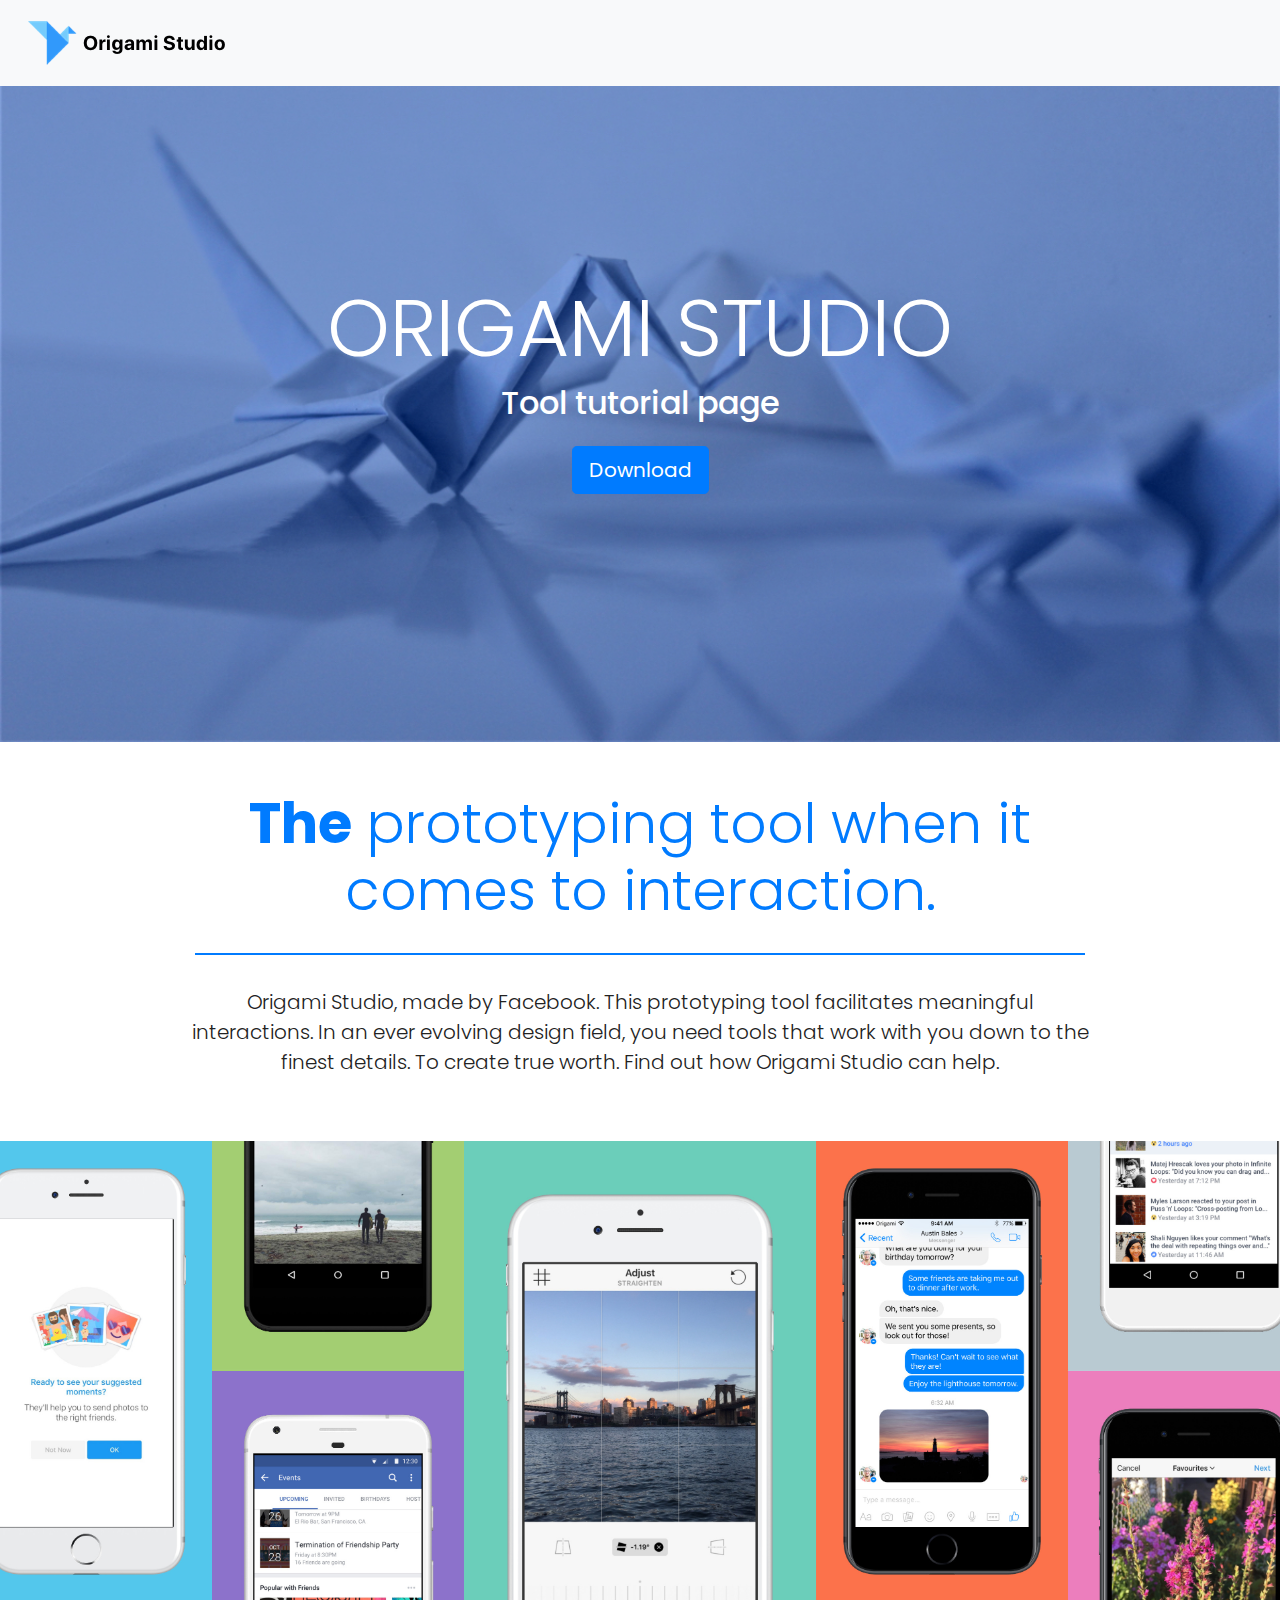
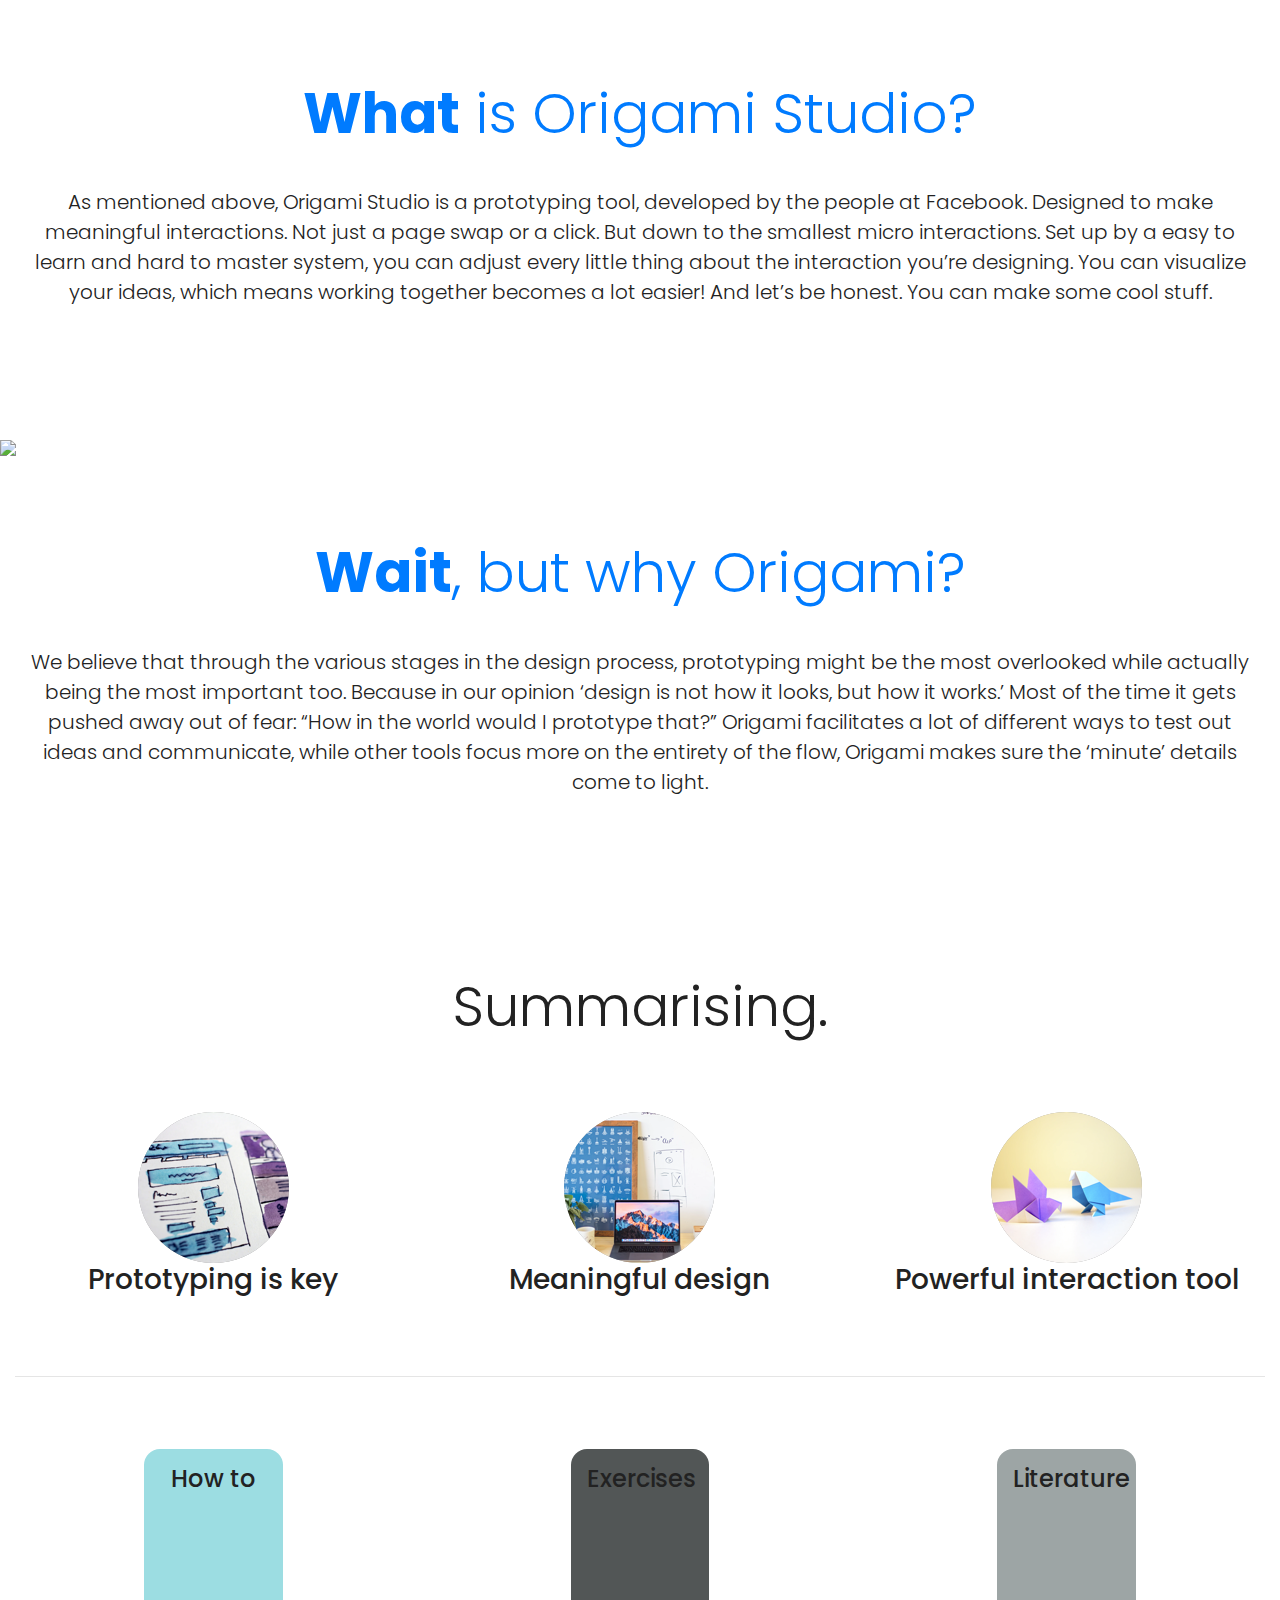
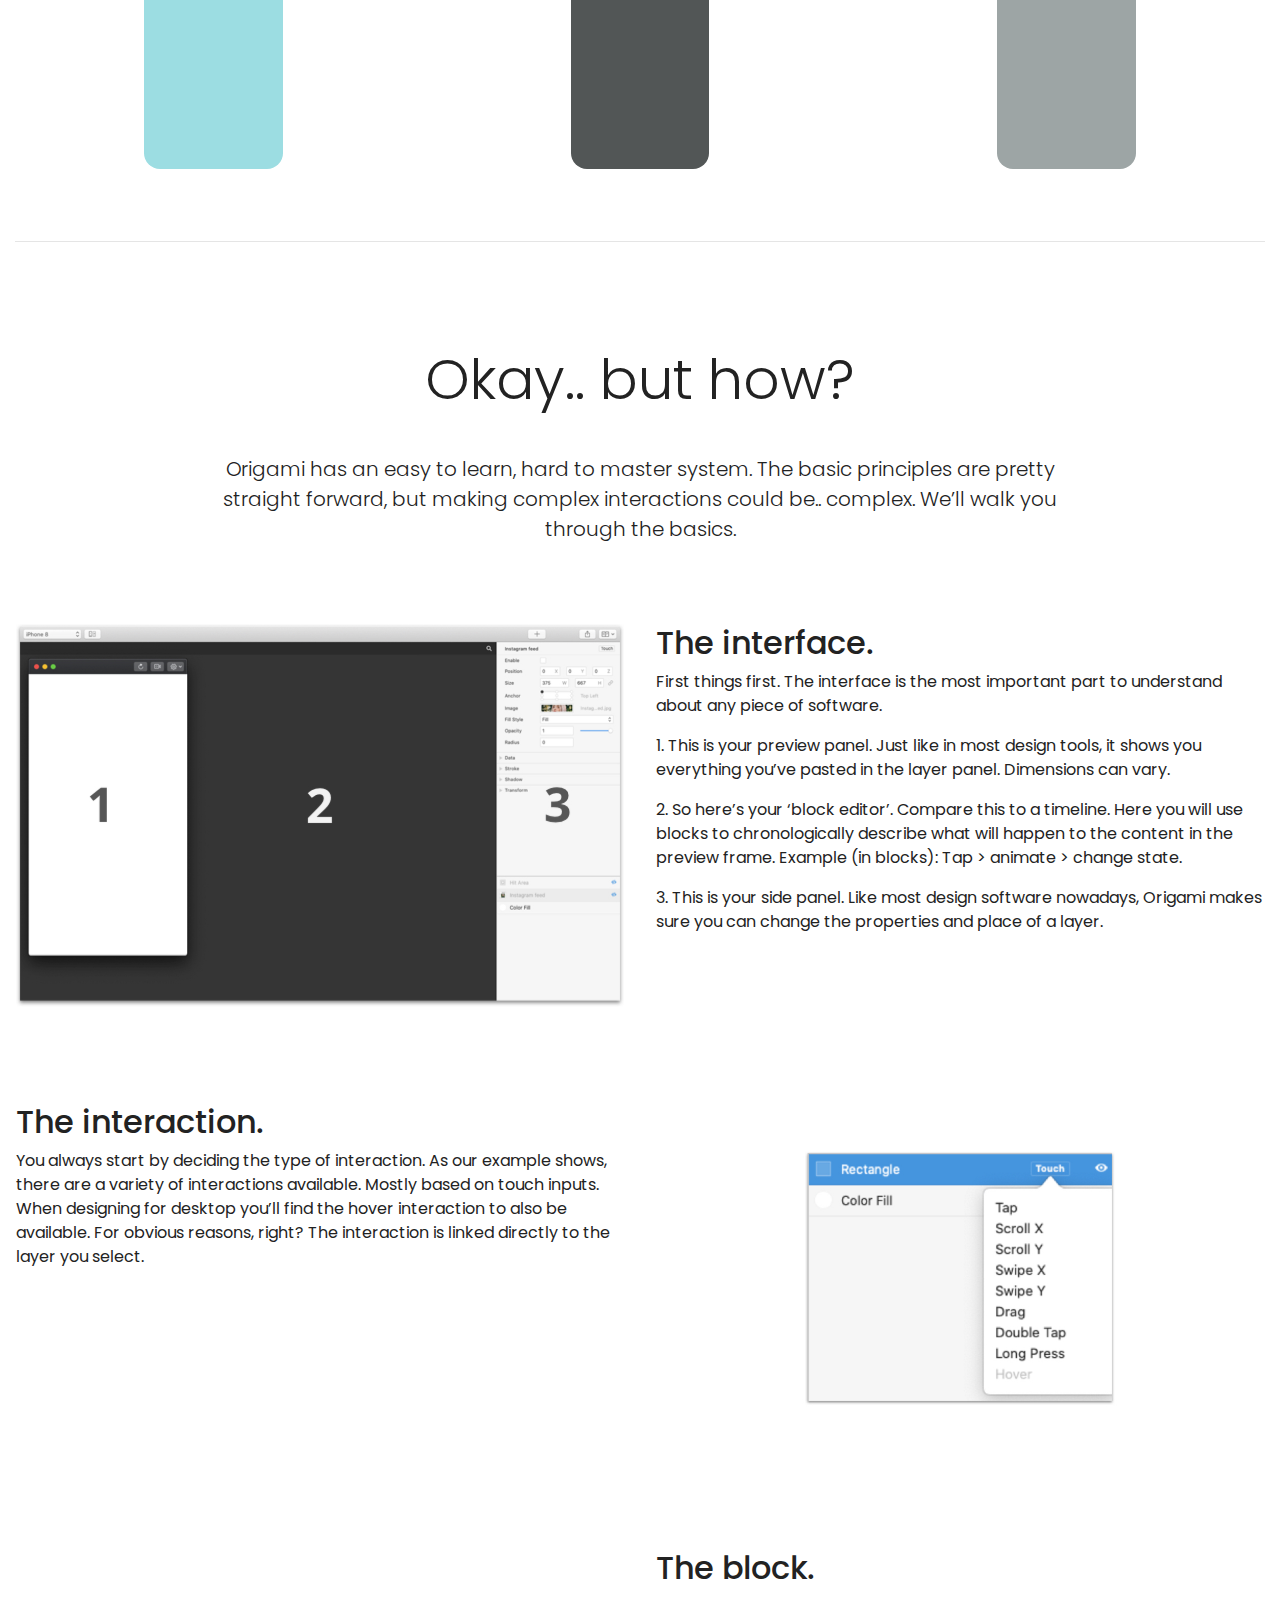
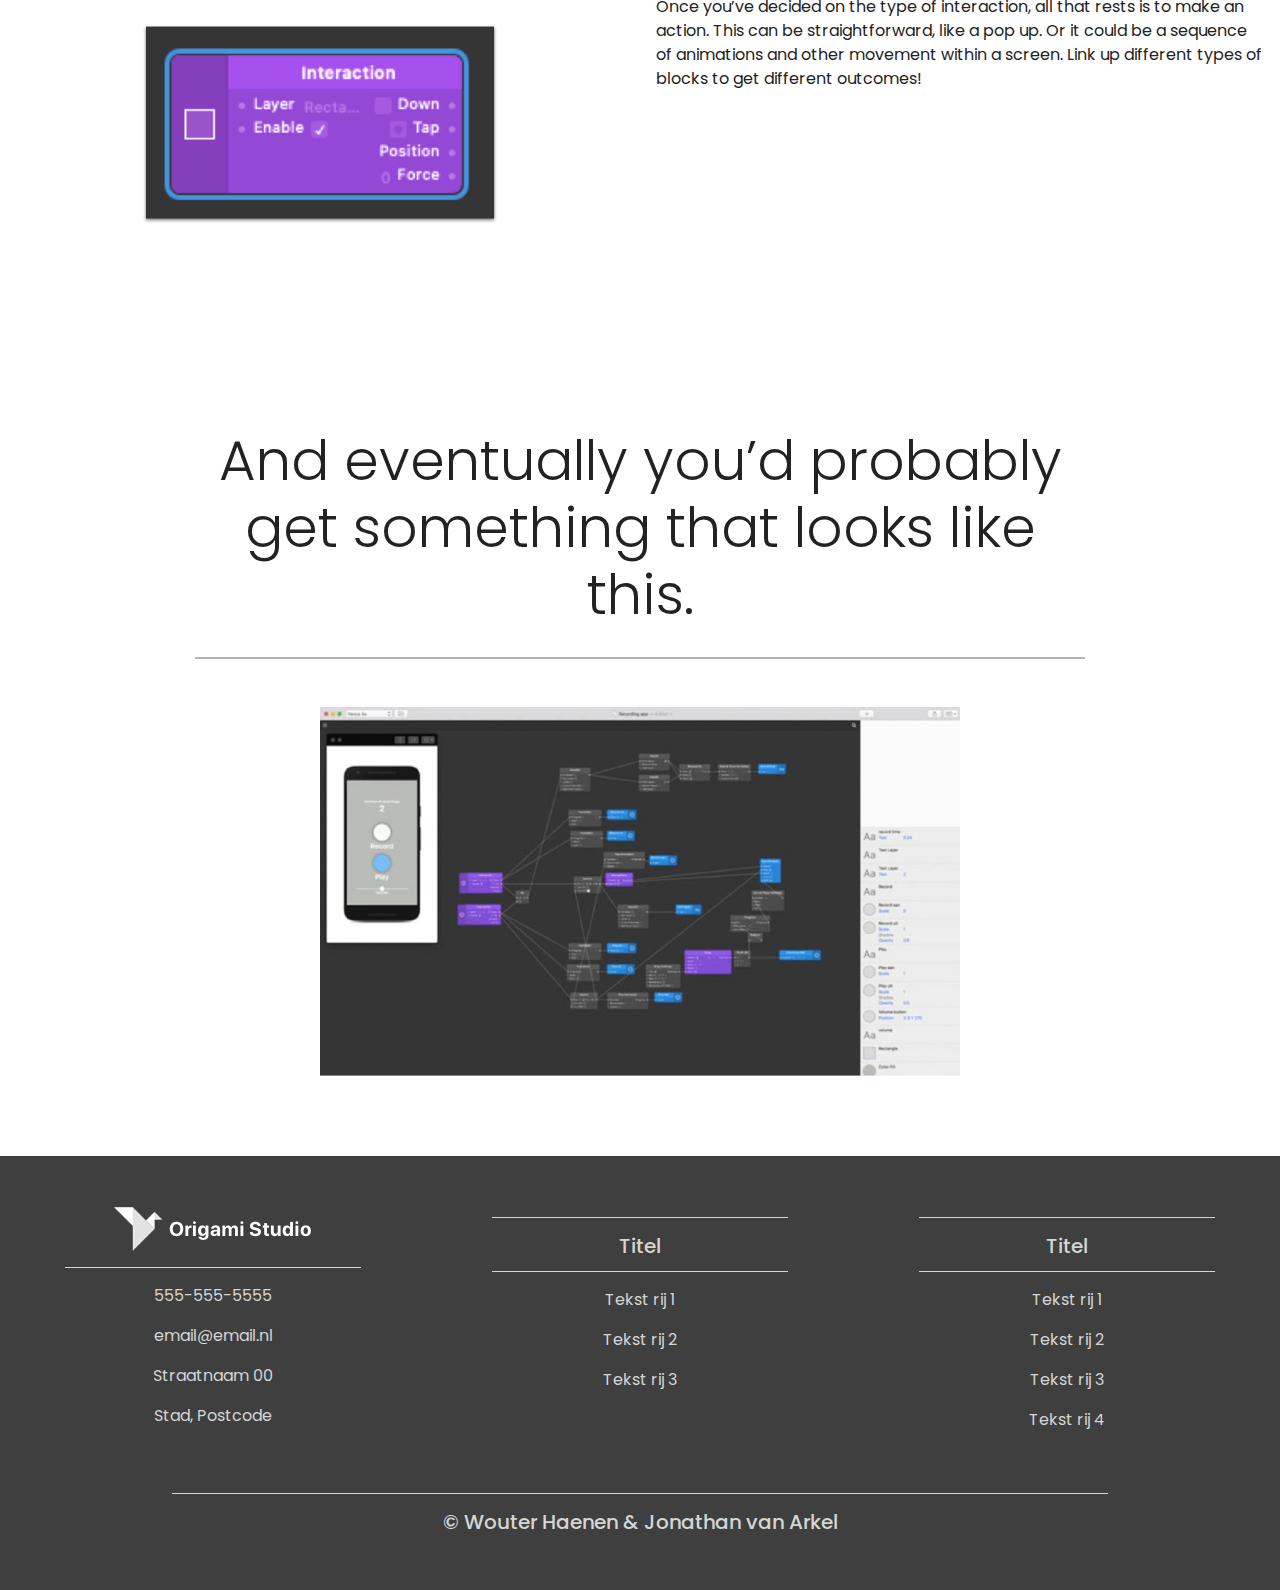
==== index.html @ 24507266 "Revert "Allemaal plaatjes en blokjes aangepast"" ====
<!DOCTYPE html>
<html lang="en">
<head>
    <meta charset="utf-8">
    <meta name="viewport" content="width=device-width, initial-scale=1">
    <title>Origami Studio</title>
    <link rel="stylesheet" href="https://maxcdn.bootstrapcdn.com/bootstrap/4.0.0/css/bootstrap.min.css">
    <script src="https://ajax.googleapis.com/ajax/libs/jquery/3.3.1/jquery.min.js"></script>
    <script src="https://cdnjs.cloudflare.com/ajax/libs/popper.js/1.12.9/umd/popper.min.js"></script>
    <script src="https://maxcdn.bootstrapcdn.com/bootstrap/4.0.0/js/bootstrap.min.js"></script>
    <script src="https://use.fontawesome.com/releases/v5.0.8/js/all.js"></script>
    <link href="style.css" rel="stylesheet">
</head>

<body>

    <!-- Navigation -->
    <nav class="navbar navbar-expand-md navbar-light bg-light sticky-top">
        <div class="container-fluid">
            <a class="navbar-brand" href="#"><img src="img/origamilogo.png"></a>
            <!--<button class="navbar-toggler" type="button" data-toggle="collapse" data-target="#navbarResponsive">
                <span class="navbar-toggler-icon"></span>
            </button>
            <div class="collapse navbar-collapse" id="navbarResponsive">
                <ul class="navbar-nav ml-auto">
                    <li class="nav-item active">
                        <a class="nav-link" href="#">Home</a>
                    </li>
                    <li class="nav-item">
                        <a class="nav-link" href="#">Kop 1</a>
                    </li>
                    <li class="nav-item">
                        <a class="nav-link" href="#">Kop 2</a>
                    </li>
                    <li class="nav-item">
                        <a class="nav-link" href="#">Kop 3</a>
                    </li>
                </ul>
            </div> -->
        </div>
    </nav>

    <!--- Image Slider -->
    <div id="slides" class="carousel slide" data-ride="carousel">
        <!--<ul class="carousel-indicators">
            <li data-target="#slides" data-slide-to="0" class="active"></li>
            <li data-target="#slides" data-slide-to="1"></li>
            <li data-target="#slides" data-slide-to="2"></li>
        </ul>-->
        <div class="carousel-inner">
            <div class="carousel-item active">
                <img src="img/header1.jpg">
                <div class="carousel-caption">
                    <h1 class="display-2">Origami Studio</h1>
                    <h3>Tool tutorial page</h3>
                    <a href="https://origami.design/" target="_blank"><button type="button" class="btn btn-primary btn-lg">Download</button></a>
                </div>
            </div>
            <!--<div class="carousel-item">
                <img src="img/header2.jpg">
            </div>
            <div class="carousel-item">
                <img src="img/background3.png">
            </div>-->
        </div>
    </div>

    <!--- Welcome Section -->
    <div class="container-fluid padding">
        <div class="row welcome text-center">
            <div class="col-12">
                <h1 class="display-4 kop"><span style="font-weight:bold;">The</span> prototyping tool when it comes to interaction.</h1>
            </div>
            <hr style="border-color: #007bff">
            <div class="col-12">
                <p class="lead">Origami Studio, made by Facebook. This prototyping tool facilitates meaningful interactions. In an ever evolving design field, you need tools that work with you down to the finest details. To create true worth. Find out how Origami Studio can help.</p>
            </div>
        </div>
    </div>

    <!--- Three Column Section -->
    <!--<div class="container-fluid padding">
        <div class="row text-center padding">
            <div class="col-xs-12 col-sm-6 col-md-4">
                <i class="fas fa-code"></i>
                <h3>Titel</h3>
                <p>Lorem ipsum dolor sit amet, consectetuer adipiscing elit. Aenean commodo ligula eget dolor.</p>
            </div>
            <div class="col-xs-12 col-sm-6 col-md-4">
                <i class="fas fa-code"></i>
                <h3>Titel 2</h3>
                <p>Lorem ipsum dolor sit amet, consectetuer adipiscing elit. Aenean commodo ligula eget dolor.</p>
            </div>
            <div class="col-sm-12 col-md-4">
                <i class="fas fa-code"></i>
                <h3>Titel 3</h3>
                <p>Lorem ipsum dolor sit amet, consectetuer adipiscing elit. Aenean commodo ligula eget dolor.</p>
            </div>
        </div>
        <hr class="my-4">
    </div>-->

     <!--- Wide Image -->
     <div>
        <img src="img/apps.jpg" style="width: 100%;"/>
    </div>

    <!--- Two Column Section Left -->
    <div class="container-fluid padding">
        <div class="row text-center filler">
            <div class="col-12">
                <h1 class="display-4 kop"><span style="font-weight:bold;">What</span> is Origami Studio?</h1>
            </div>
            <div class="col-12">
                <p class="lead">As mentioned above, Origami Studio is a prototyping tool, developed by the people at Facebook. Designed to make meaningful interactions. Not just a page swap or a click. But down to the smallest micro interactions. Set up by a easy to learn and hard to master system, you can adjust every little thing about the interaction you’re designing. You can visualize your ideas, which means working together becomes a lot easier! And let’s be honest. You can make some cool stuff.</p>
            </div>
        </div>
    </div>

    <!--- Wide Image -->
    <div>
        <img src="img/discussion.jpg" style="width: 100%;"/>
    </div>

    <!--- Two Column Section Left -->
    <div class="container-fluid padding">
        <div class="row text-center filler">
            <div class="col-12">
                <h1 class="display-4 kop"><span style="font-weight:bold;">Wait</span>, but why Origami?</h1>
            </div>
            <div class="col-12">
                <p class="lead">We believe that through the various stages in the design process, prototyping might be the most overlooked while actually being the most important too. Because in our opinion ‘design is not how it looks, but how it works.’ Most of the time it gets pushed away out of fear: “How in the world would I prototype that?” Origami facilitates a lot of different ways to test out ideas and communicate, while other tools focus more on the entirety of the flow, Origami makes sure the ‘minute’ details come to light.</p>
            </div>
        </div>
    </div>

    <!--- Welcome Section -->
    <div class="container-fluid padding">
        <div class="row welcome text-center">
            <div class="col-12">
                <h1 class="display-4">Summarising.</h1>
            </div>
            <!--<hr>
            <div class="col-12">
                <p class="lead">Origami Studio, made by Facebook. This prototyping tool facilitates meaningful interactions. In an ever evolving design field, you need tools that work with you down to the finest details. To create true worth. Find out how Origami Studio can help.</p>
            </div>-->
        </div>
    </div>

    <!--- Three Column Section -->
    <div class="container-fluid padding">
        <div class="row text-center padding">
            <div class="col-xs-12 col-sm-6 col-md-4">
                <i><img src="img/prototyping_is_key.png"></i>
                <h3>Prototyping is key</h3>
                <!--<p>Lorem ipsum dolor sit amet, consectetuer adipiscing elit. Aenean commodo ligula eget dolor.</p>-->
            </div>
            <div class="col-xs-12 col-sm-6 col-md-4">
                <i><img src="img/meaningful_design.png"></i>
                <h3>Meaningful design</h3>
                <!--<p>Lorem ipsum dolor sit amet, consectetuer adipiscing elit. Aenean commodo ligula eget dolor.</p>-->
            </div>
            <div class="col-sm-12 col-md-4">
                <i><img src="img/powerful_interaction_tool.png"></i>
                <h3>Powerful interaction tool</h3>
                <!--<p>Lorem ipsum dolor sit amet, consectetuer adipiscing elit. Aenean commodo ligula eget dolor.</p>-->
            </div>
        </div>
        <hr class="my-4">
    </div>

     <!--- Three Column Section -->
     <div class="container-fluid padding">
        <div class="row text-center padding">
            <div class="col-xs-12 col-sm-6 col-md-4">
                <div style="background-color: #9cdde2; border-radius: 1em; height: 20em; padding: 1em;margin: 0 8em 0 8em;">
                    <h4>How to</h4>
                </div>
            </div>
            <div class="col-xs-12 col-sm-6 col-md-4">
                <div style="background-color: #525656; border-radius: 1em; height: 20em; padding: 1em;margin: 0 8em 0 8em;">
                    <h4>Exercises</h4>
                </div>
            </div>
            <div class="col-xs-12 col-sm-6 col-md-4">
                <div style="background-color: #9da5a5; border-radius: 1em; height: 20em; padding: 1em;margin: 0 8em 0 8em;">
                    <h4>Literature</h4>
                </div>
            </div>
        </div>
        <hr class="my-4">
    </div>

    <!--- Welcome Section -->
    <div class="container-fluid padding">
        <div class="row welcome text-center">
            <div class="col-12">
                <h1 class="display-4">Okay.. but how?</h1>
            </div>
            <div class="col-12">
                <p class="lead">Origami has an easy to learn, hard to master system. The basic principles are pretty straight forward, but making complex interactions could be.. complex. We’ll walk you through the basics.</p>
            </div>
        </div>
    </div>

    <!--- Two Column Section Left -->
    <div class="container-fluid padding">
        <div class="row padding">
            <div class="col-lg-6">
                <img src="img/interface_screenshot.jpg" class="img-fluid">
            </div>
            <div class="col-lg-6">
                <h2>The interface.</h2>
                <p>First things first. The interface is the most important part to understand about any piece of software.</p>

                <p>1. This is your preview panel. Just like in most design tools, it shows you everything you’ve pasted in the layer panel. Dimensions can vary.</p>

                <p>2. So here’s your ‘block editor’. Compare this to a timeline. Here you will use blocks to chronologically describe what will happen to the content in the preview frame. Example (in blocks): Tap > animate > change state.</p>

                <p>3. This is your side panel. Like most design software nowadays, Origami makes sure you can change the properties and place of a layer. </p>
                <br>
            </div>
        </div>
    </div>

    <!--- Two Column Section Right -->
    <div class="container-fluid padding">
        <div class="row padding">
            <div class="col-lg-6">
                <h2>The interaction.</h2>
                <p>You always start by deciding the type of interaction. As our example shows, there are a variety of interactions available. Mostly based on touch inputs. When designing for desktop you’ll find the hover interaction to also be available. For obvious reasons, right? The interaction is linked directly to the layer you select.</p>
                <br>
            </div>
            <div class="col-lg-6">
                <img src="img/interaction_visual.jpg" class="img-fluid">
            </div>
        </div>
    </div>

    <!--- Two Column Section Left -->
    <div class="container-fluid padding">
        <div class="row padding">
            <div class="col-lg-6">
                <img src="img/block_visual.jpg" class="img-fluid">
            </div>
            <div class="col-lg-6">
                <h2>The block.</h2>
                <p>Once you’ve decided on the type of interaction, all that rests is to make an action. This can be straightforward, like a pop up. Or it could be a sequence of animations and other movement within a screen. Link up different types of blocks to get different outcomes!</p>
                <br>
            </div>
        </div>
    </div>
    
    <!--- Meet the team -->
    <div class="container-fluid padding">
        <div class="row welcome text-center">
            <div class="col-12">
                <h1 class="display-4">And eventually you’d probably get something that looks like this. </h1>
            </div>
            <hr>
        </div>
    </div>
    
    <!--- Image -->
            <div class="text-center">
                <img style="max-width: 50%; padding-bottom: 5rem;" src="img/overview_visual.jpg" class="img-fluid">
            </div>

    <!--- Two Column Section -->
    <!--<div class="container-fluid padding">
        <div class="row padding">
            <div class="col-lg-6">
                <h2>What is Origami Studio?</h2>
                <p>Lorem ipsum dolor sit amet, consectetuer adipiscing elit. Aenean commodo ligula eget dolor. Aenean massa. Cum sociis natoque penatibus et magnis dis parturient montes, nascetur ridiculus mus.</p>
                <p>Lorem ipsum dolor sit amet, consectetuer adipiscing elit. Aenean commodo ligula eget dolor. Aenean massa. Cum sociis natoque penatibus et magnis dis parturient montes, nascetur ridiculus mus.</p>
                <p>Lorem ipsum dolor sit amet, consectetuer adipiscing elit. Aenean commodo ligula eget dolor.</p>
                <br>
                <a href="#" class="btn btn-primary">Button</a>
            </div>
            <div class="col-lg-6">
                <img src="img/desk.png" class="img-fluid">
            </div>
        </div>
    </div>

    <hr class="my-4">-->
    <!--- Fixed background -->
    <!--<figure>
        <div class="fixed-wrap">
            <div id="fixed">
            </div>
        </div>
    </figure>-->

    <!--- Emoji Section -->
    <!--<button class="fun" data-toggle="collapse" data-target="#emoji">Click voor dropdown</button>
    <div id="emoji" class="collapse">
        <div class="container-fluid padding">
            <div class="row text-center">
                <div class="col-sm-6 col-md-3">
                    <img class="gif" src="img/gif/panda.gif">
                </div>
                <div class="col-sm-6 col-md-3">
                    <img class="gif" src="img/gif/panda.gif">
                </div>
                <div class="col-sm-6 col-md-3">
                    <img class="gif" src="img/gif/panda.gif">
                </div>
                <div class="col-sm-6 col-md-3">
                    <img class="gif" src="img/gif/panda.gif">
                </div>
            </div>
        </div>
    </div>-->

    <!--- Cards -->
    <!--<div class="container-fluid padding">
        <div class="row padding">
            <div class="col-md-4">
                <div class="card">
                    <img class="card-img-top" src="img/team1.png">
                    <div class="card-body">
                        <h4 class="card-title">Wouter Haenen</h4>
                        <p class="card-text">Lorem ipsum dolor sit amet, consectetuer adipiscing elit. Aenean commodo ligula eget dolor.</p>
                        <a href="#" class="btn btn-outline-secondary">Zie meer</a>
                    </div>
                </div>
            </div>
            <div class="col-md-4">
                <div class="card">
                    <img class="card-img-top" src="img/team2.png">
                    <div class="card-body">
                        <h4 class="card-title">Wouter Haenen</h4>
                        <p class="card-text">Lorem ipsum dolor sit amet, consectetuer adipiscing elit. Aenean commodo ligula eget dolor.</p>
                        <a href="#" class="btn btn-outline-secondary">Zie meer</a>
                    </div>
                </div>
            </div>
            <div class="col-md-4">
                <div class="card">
                    <img class="card-img-top" src="img/team3.png">
                    <div class="card-body">
                        <h4 class="card-title">Wouter Haenen</h4>
                        <p class="card-text">Lorem ipsum dolor sit amet, consectetuer adipiscing elit. Aenean commodo ligula eget dolor.</p>
                        <a href="#" class="btn btn-outline-secondary">Zie meer</a>
                    </div>
                </div>
            </div>
        </div>
    </div>-->

    <!--- Two Column Section -->
    <!--<div class="container-fluid padding">
        <div class="row padding">
            <div class="col-lg-6">
                <h2>Titel van de paragraaf</h2>
                <p>Lorem ipsum dolor sit amet, consectetuer adipiscing elit. Aenean commodo ligula eget dolor. Aenean massa. Cum sociis natoque penatibus et magnis dis parturient montes, nascetur ridiculus mus.</p>
                <p>Lorem ipsum dolor sit amet, consectetuer adipiscing elit. Aenean commodo ligula eget dolor. Aenean massa. Cum sociis natoque penatibus et magnis dis parturient montes, nascetur ridiculus mus.</p>
                <br>
            </div>
            <div class="col-lg-6">
                <img src="img/bootstrap2.png" class="img-fluid">
            </div>
        </div>
    </div>-->

    <!--- Connect -->
    <!--<div class="container-fluid padding">
        <div class="row text-center padding">
            <div class="col-12">
                <h2>Connect</h2>
            </div>
            <div class="col-12 social padding">
                <a href="#"><i class="fab fa-facebook"></i></a>
                <a href="#"><i class="fab fa-twitter"></i></a>
                <a href="#"><i class="fab fa-google-plus-g"></i></a>
                <a href="#"><i class="fab fa-instagram"></i></a>
                <a href="#"><i class="fab fa-youtube"></i></a>
            </div>
        </div>
    </div>-->

    <!--- Footer -->
    <footer>
        <div class="container-fluid padding">
            <div class="row text-center">
                <div class="col-md-4">
                    <img src="img/origamilogowit.png">
                    <hr class="light">
                    <p>555-555-5555</p>
                    <p>email@email.nl</p>
                    <p>Straatnaam 00</p>
                    <p>Stad, Postcode</p>
                </div>
                <div class="col-md-4">
                    <hr class="light">
                    <h5>Titel</h5>
                    <hr class="light">
                    <p>Tekst rij 1</p>
                    <p>Tekst rij 2</p>
                    <p>Tekst rij 3</p>
                </div>
                <div class="col-md-4">
                    <hr class="light">
                    <h5>Titel</h5>
                    <hr class="light">
                    <p>Tekst rij 1</p>
                    <p>Tekst rij 2</p>
                    <p>Tekst rij 3</p>
                    <p>Tekst rij 4</p>
                </div>
                <div class="col-12">
                    <hr class="light">
                    <h5>&copy; Wouter Haenen & Jonathan van Arkel</h5>
                </div>
            </div>
        </div>
    </footer>



</body>
</html>
---- style.css ----
@import url('https://fonts.googleapis.com/css?family=Poppins:400,500,700');

html,
body {
    height: 100%;
    width: 100%;
    font-family: 'Poppins', sans-serif;
    color: #222;
}

hr.kop {
    border-color: #007bff;
}

h1.kop {
    color: #007bff;
}

.filler {
    margin: 4em 0;
}

.navbar {
    padding: .8rem;
}

.navbar-nav li {
    padding-right: 20px;
}

.nav-link {
    font-size: 1.1em !important;
}

.carousel-inner img {
    width: 100%;
    height: 100%;
}

.carousel-caption {
    position: absolute;
    top: 50%;
    transform: translateY(-50%)
}

.carousel-caption h1 {
    font-size: 500%;
    text-transform: uppercase;
    /*text-shadow: 1px 1px 15px #000;*/
}

.carousel-caption h3 {
    font-size: 200%;
    font-weight: 500;
    /*text-shadow: 1px 1px 1px 10px #000;*/
    padding-bottom: 1rem;
}

.btn-primary {
    /*background-color: #6648b1;*/
    /*border: 1px solid #6648b1;*/
}

.btn-primary:hover {
    background-color: #563d7c;
    border: 1px solid #563d7c;
}

.jumbotron {
    padding: 1rem;
    border-radius: 0;
}

.padding {
    padding-bottom: 2rem;
}

.welcome {
    width: 75%;
    margin: 0 auto;
    padding-top: 2rem;
}

.welcome hr {
    border-top: 2px solid #b4b4b4;
    width: 95%;
    margin-top: .3rem;
    margin-bottom: 1rem;
}

.fa-code {
    color: #e54d26;
}

.fa-code {
    font-size: 4em;
    margin: 1rem;
}

.fun {
    width: 100%;
    margin-bottom: 2rem;
}

.gif {
    max-width: 100%;
}

.social a {
    font-size: 4.5rem;
    padding: 3rem;
}

.fa-facebook {
    color: #3b5998;
}

.fa-twitter {
    color: #00aced;
}

.fa-google-plus-g {
    color: #dd4b39;
}

.fa-instagram {
    color: #517fa4;
}

.fa-youtube {
    color: #bb0000;
}

.fa-facebook:hover,
.fa-twitter:hover,
.fa-google-plus-g:hover,
.fa-instagram:hover,
.fa-youtube:hover {
    color: #d5d5d5;
}

footer {
    background-color: #3f3f3f;
    color: #d5d5d5;
    padding-top: 2rem;
}

hr.light {
    border-top: 1px solid #d5d5d5;
    width: 75%;
    margin-top: .8rem;
    margin-bottom: 1rem;
}

footer a {
    color: #d5d5d5;
}

hr.light-100 {
    border-top: 1px solid #d5d5d5;
    width: 100%;
    margin-top: .8rem;
    margin-bottom: 1rem;
}



/*---Media Queries --*/

@media (max-width: 992px) {
    .social a {
        font-size: 4em;
        padding: 2rem;
    }
}

@media (max-width: 768px) {
    .carousel-caption {
        top: 45%;
    }
    .carousel-caption h1 {
        font-size: 350%;
    }
    .carousel-caption h3 {
        font-size: 140%;
        font-weight: 400;
        padding-bottom: .2rem;
    }
    .carousel-caption .btn {
        font-size: 95%;
        padding: 8px 14px;
    }
    .display-4 {
        font-size: 200%;
    }
    .social a {
        font-size: 2.5em;
        padding: 1.2rem;
    }
}

@media (max-width: 576px) {
    .carousel-caption {
        top: 40%;
    }
    .carousel-caption h1 {
        font-size: 250%;
    }
    .carousel-caption h3 {
        font-size: 110%;
    }
    .carousel-caption .btn {
        font-size: 90%;
        padding: 4px 8px;
    }
    .carousel-indicators {
        display: none;
    }
    .display-4 {
        font-size: 160%;
    }
    .social a {
        font-size: 2em;
        padding: .7rem;
    }
}


/*---Firefox Bug Fix --*/

.carousel-item {
    transition: -webkit-transform 0.5s ease;
    transition: transform 0.5s ease;
    transition: transform 0.5s ease, -webkit-transform 0.5s ease;
    -webkit-backface-visibility: visible;
    backface-visibility: visible;
}

/*--- Fixed Background Image --*/

figure {
    position: relative;
    width: 100%;
    height: 60%;
    margin: 0!important;
}

.fixed-wrap {
    clip: rect(0, auto, auto, 0);
    position: absolute;
    top: 0;
    left: 0;
    width: 100%;
    height: 100%;
}

#fixed {
    background-image: url('img/mac.png');
    position: fixed;
    display: block;
    top: 0;
    left: 0;
    width: 100%;
    height: 100%;
    background-size: cover;
    background-position: center center;
    -webkit-transform: translateZ(0);
    transform: translateZ(0);
    will-change: transform;
}

/*--- Bootstrap Padding Fix --*/

[class*="col-"] {
    padding: 1rem;
}





/*
Extra small (xs) devices (portrait phones, less than 576px)
No media query since this is the default in Bootstrap

Small (sm) devices (landscape phones, 576px and up)
@media (min-width: 576px) { ... }

Medium (md) devices (tablets, 768px and up)
@media (min-width: 768px) { ... }

Large (lg) devices (desktops, 992px and up)
@media (min-width: 992px) { ... }

Extra (xl) large devices (large desktops, 1200px and up)
@media (min-width: 1200px) { ... }
*/
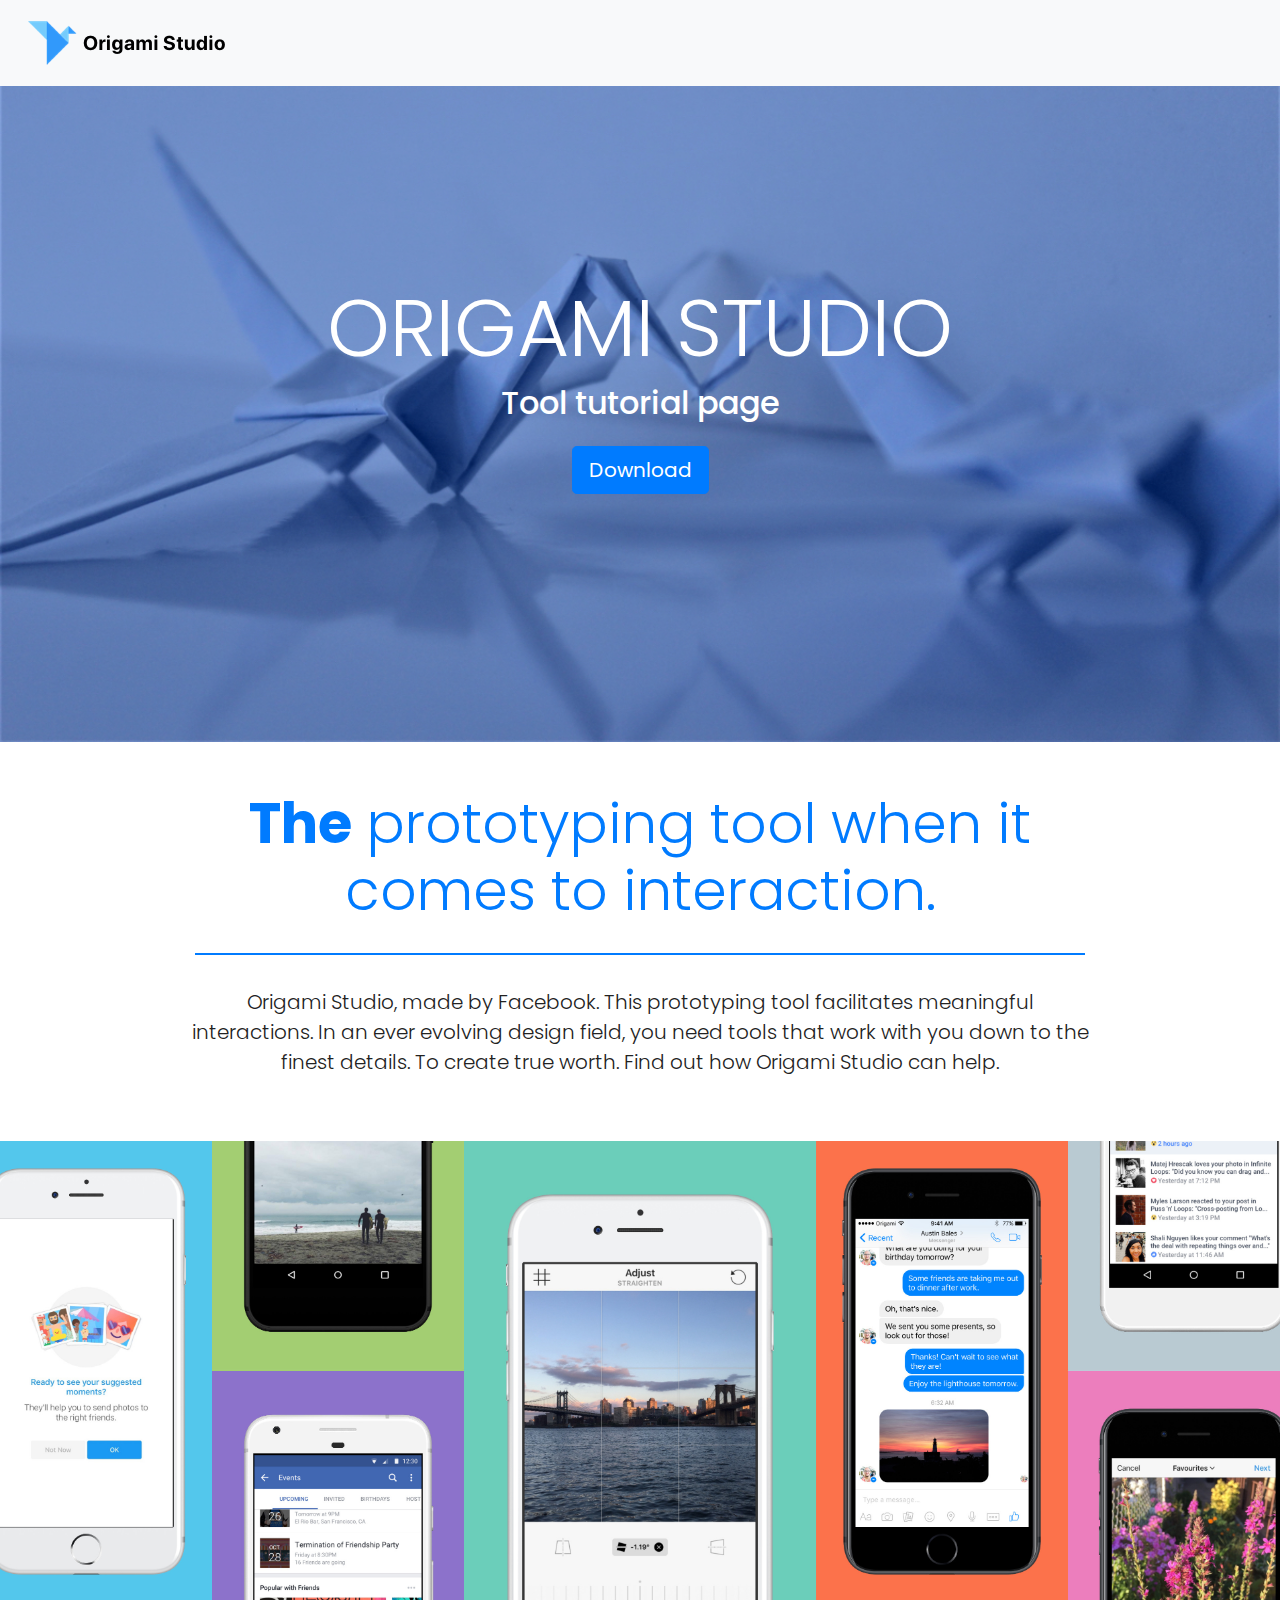
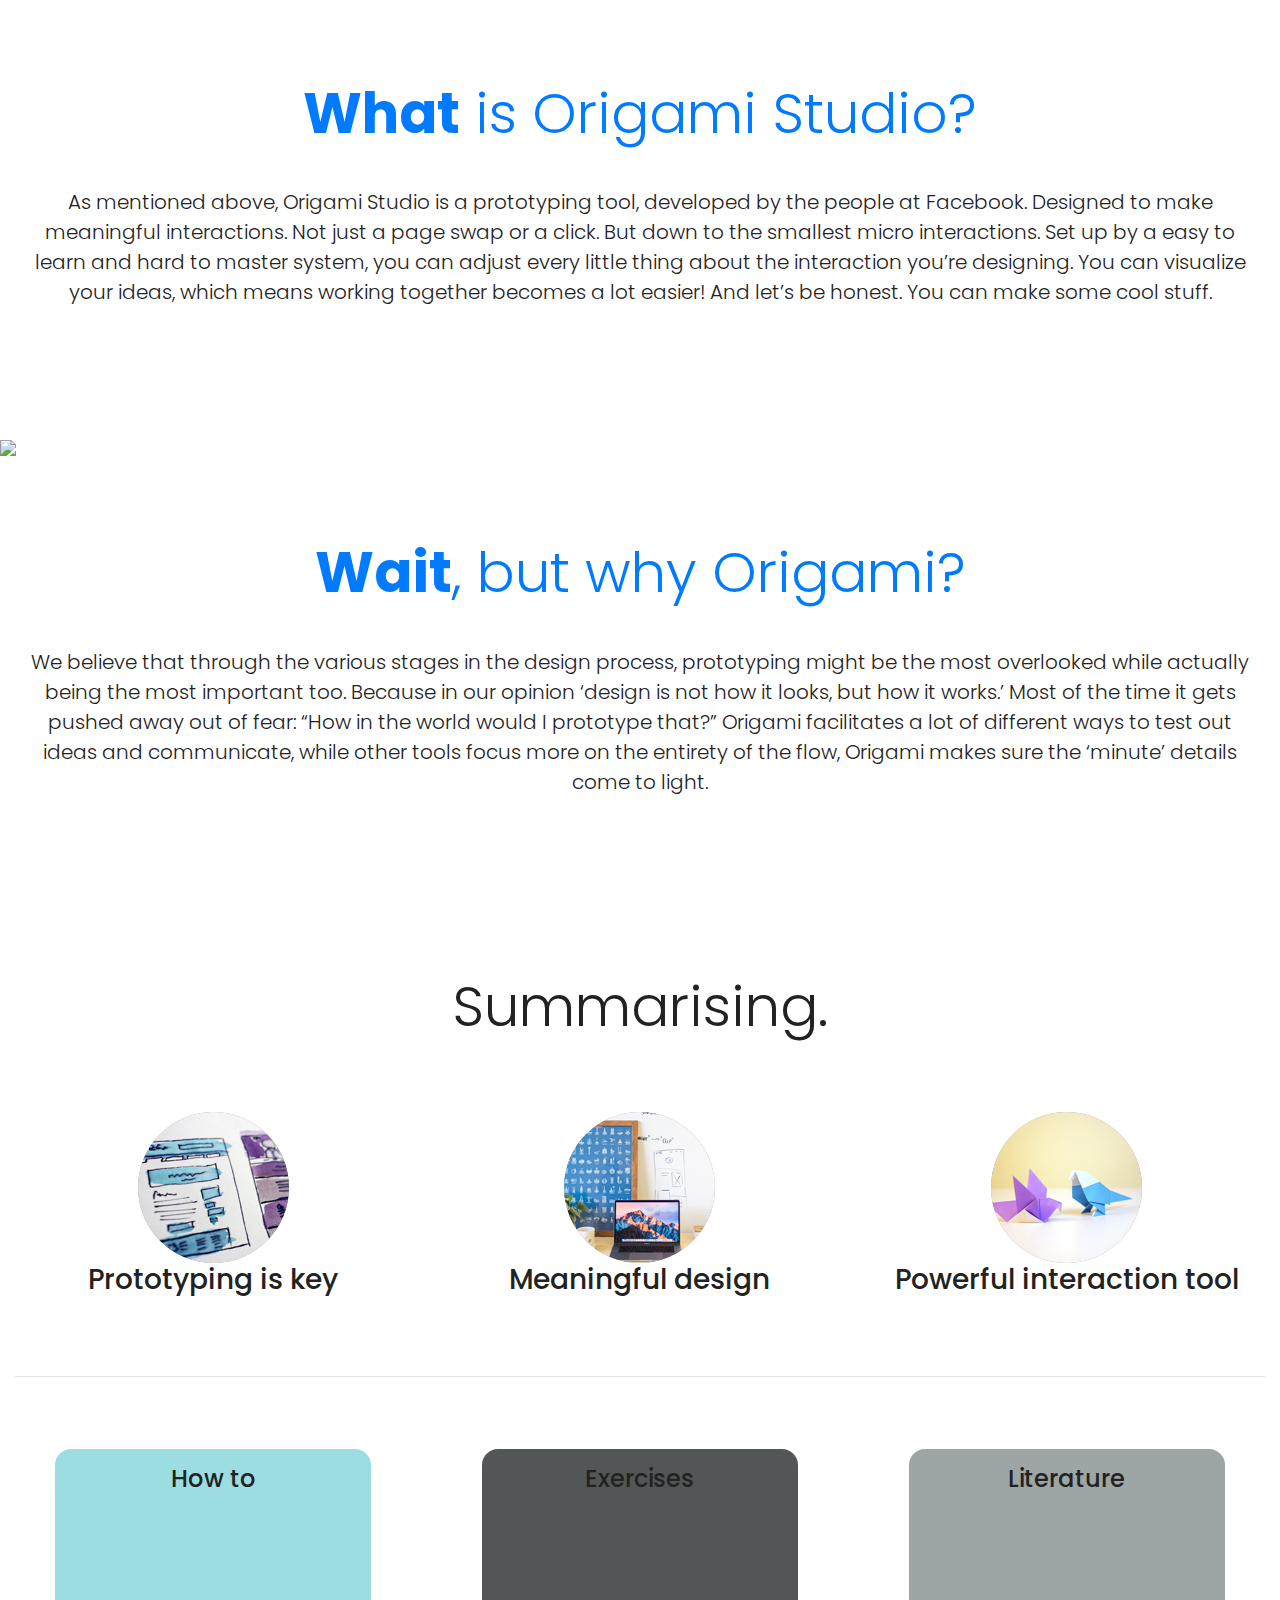
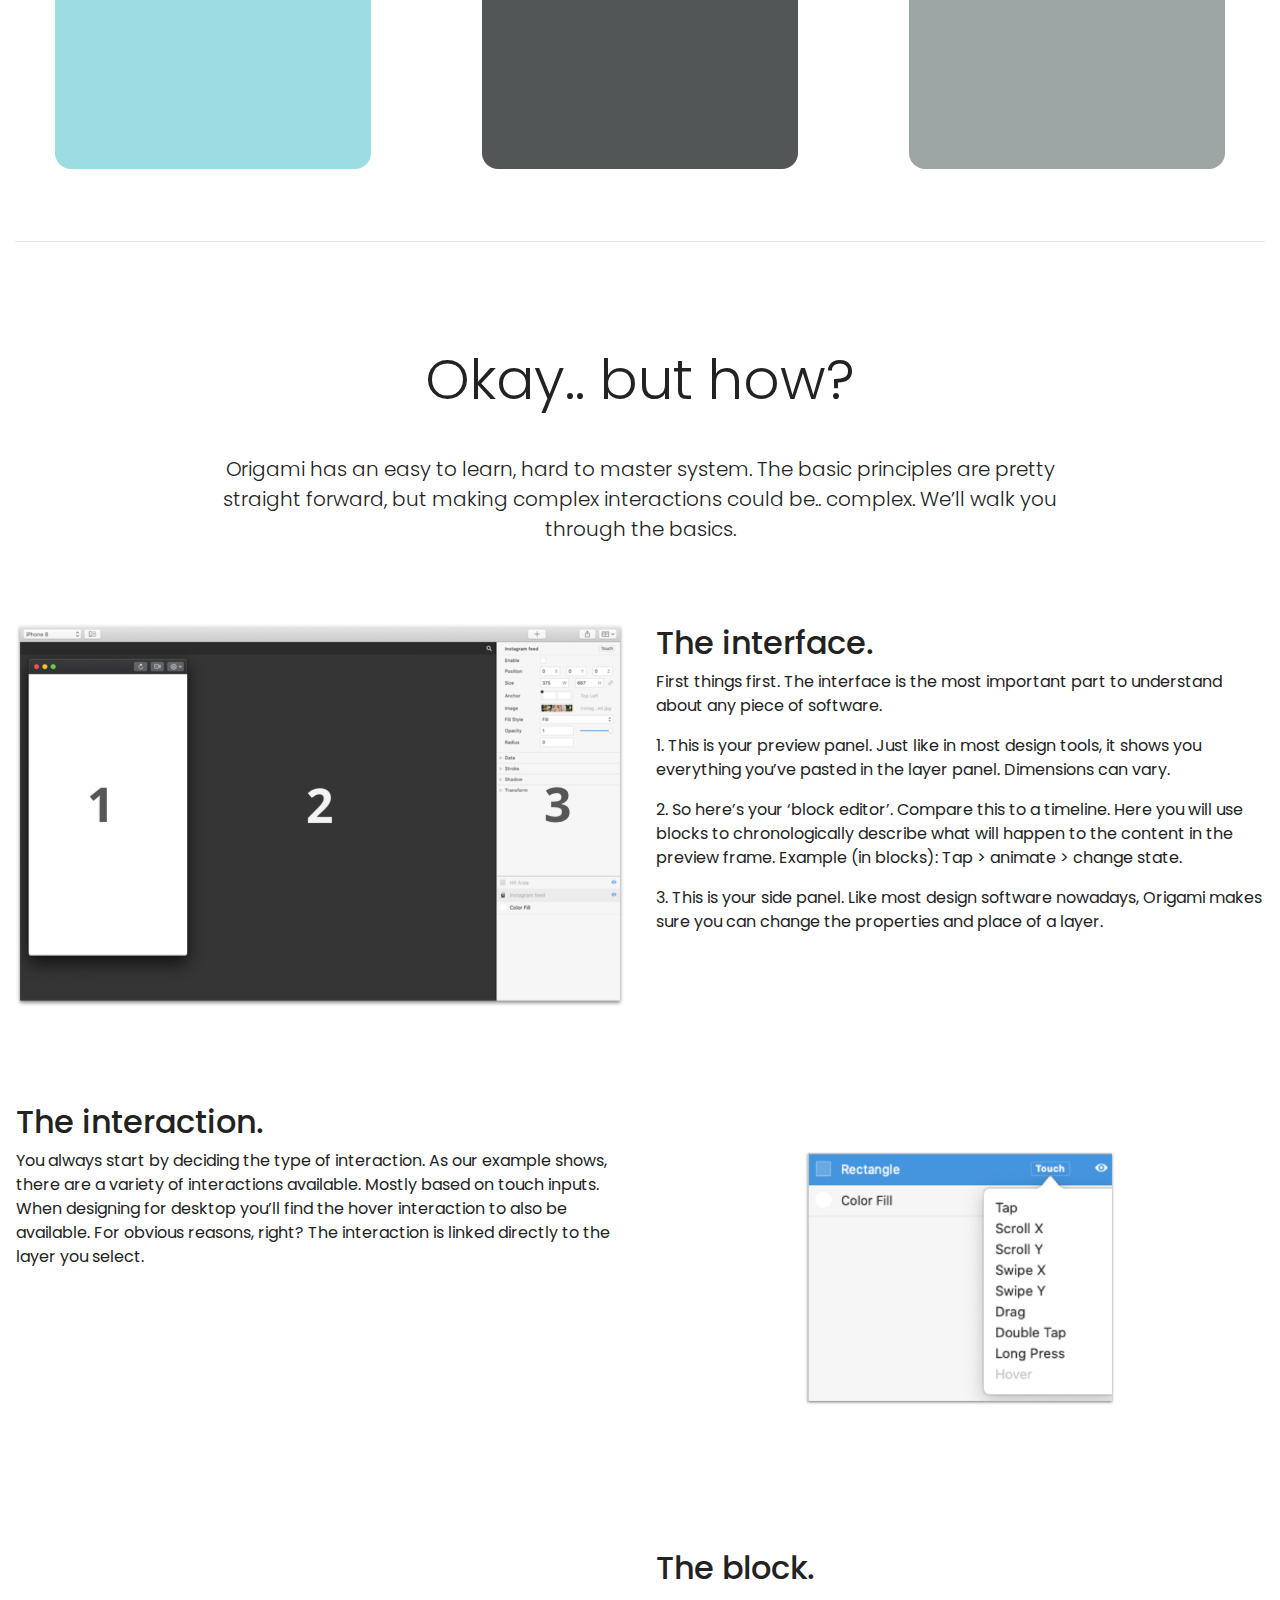
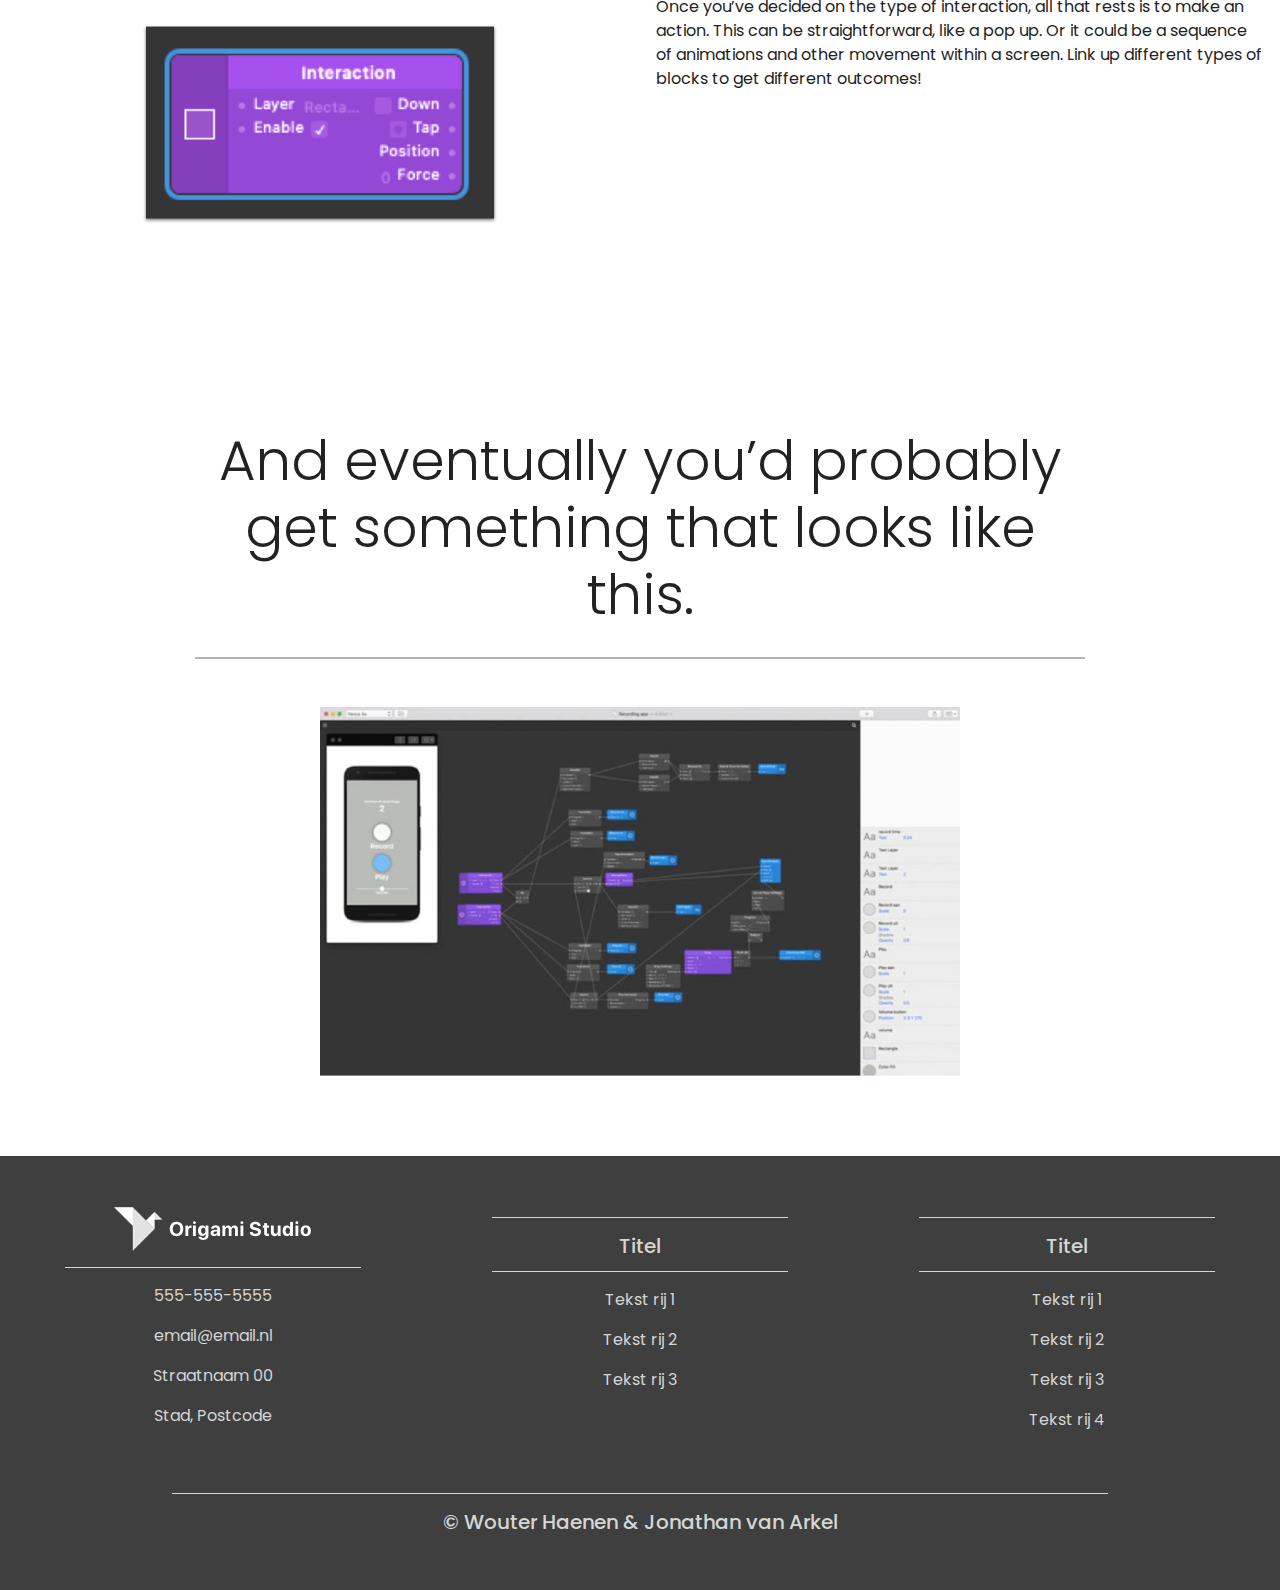
==== commit 7e946a30: "Dikte vormen aangepast" ====
--- a/index.html
+++ b/index.html
@@ -173,17 +173,17 @@
      <div class="container-fluid padding">
         <div class="row text-center padding">
             <div class="col-xs-12 col-sm-6 col-md-4">
-                <div style="background-color: #9cdde2; border-radius: 1em; height: 20em; padding: 1em;margin: 0 8em 0 8em;">
+                <div style="background-color: #9cdde2; border-radius: 1em; height: 20em; padding: 1em; margin: 0 10%;">
                     <h4>How to</h4>
                 </div>
             </div>
             <div class="col-xs-12 col-sm-6 col-md-4">
-                <div style="background-color: #525656; border-radius: 1em; height: 20em; padding: 1em;margin: 0 8em 0 8em;">
+                <div style="background-color: #525656; border-radius: 1em; height: 20em; padding: 1em; margin: 0 10%;">
                     <h4>Exercises</h4>
                 </div>
             </div>
             <div class="col-xs-12 col-sm-6 col-md-4">
-                <div style="background-color: #9da5a5; border-radius: 1em; height: 20em; padding: 1em;margin: 0 8em 0 8em;">
+                <div style="background-color: #9da5a5; border-radius: 1em; height: 20em; padding: 1em; margin: 0 10%;">
                     <h4>Literature</h4>
                 </div>
             </div>
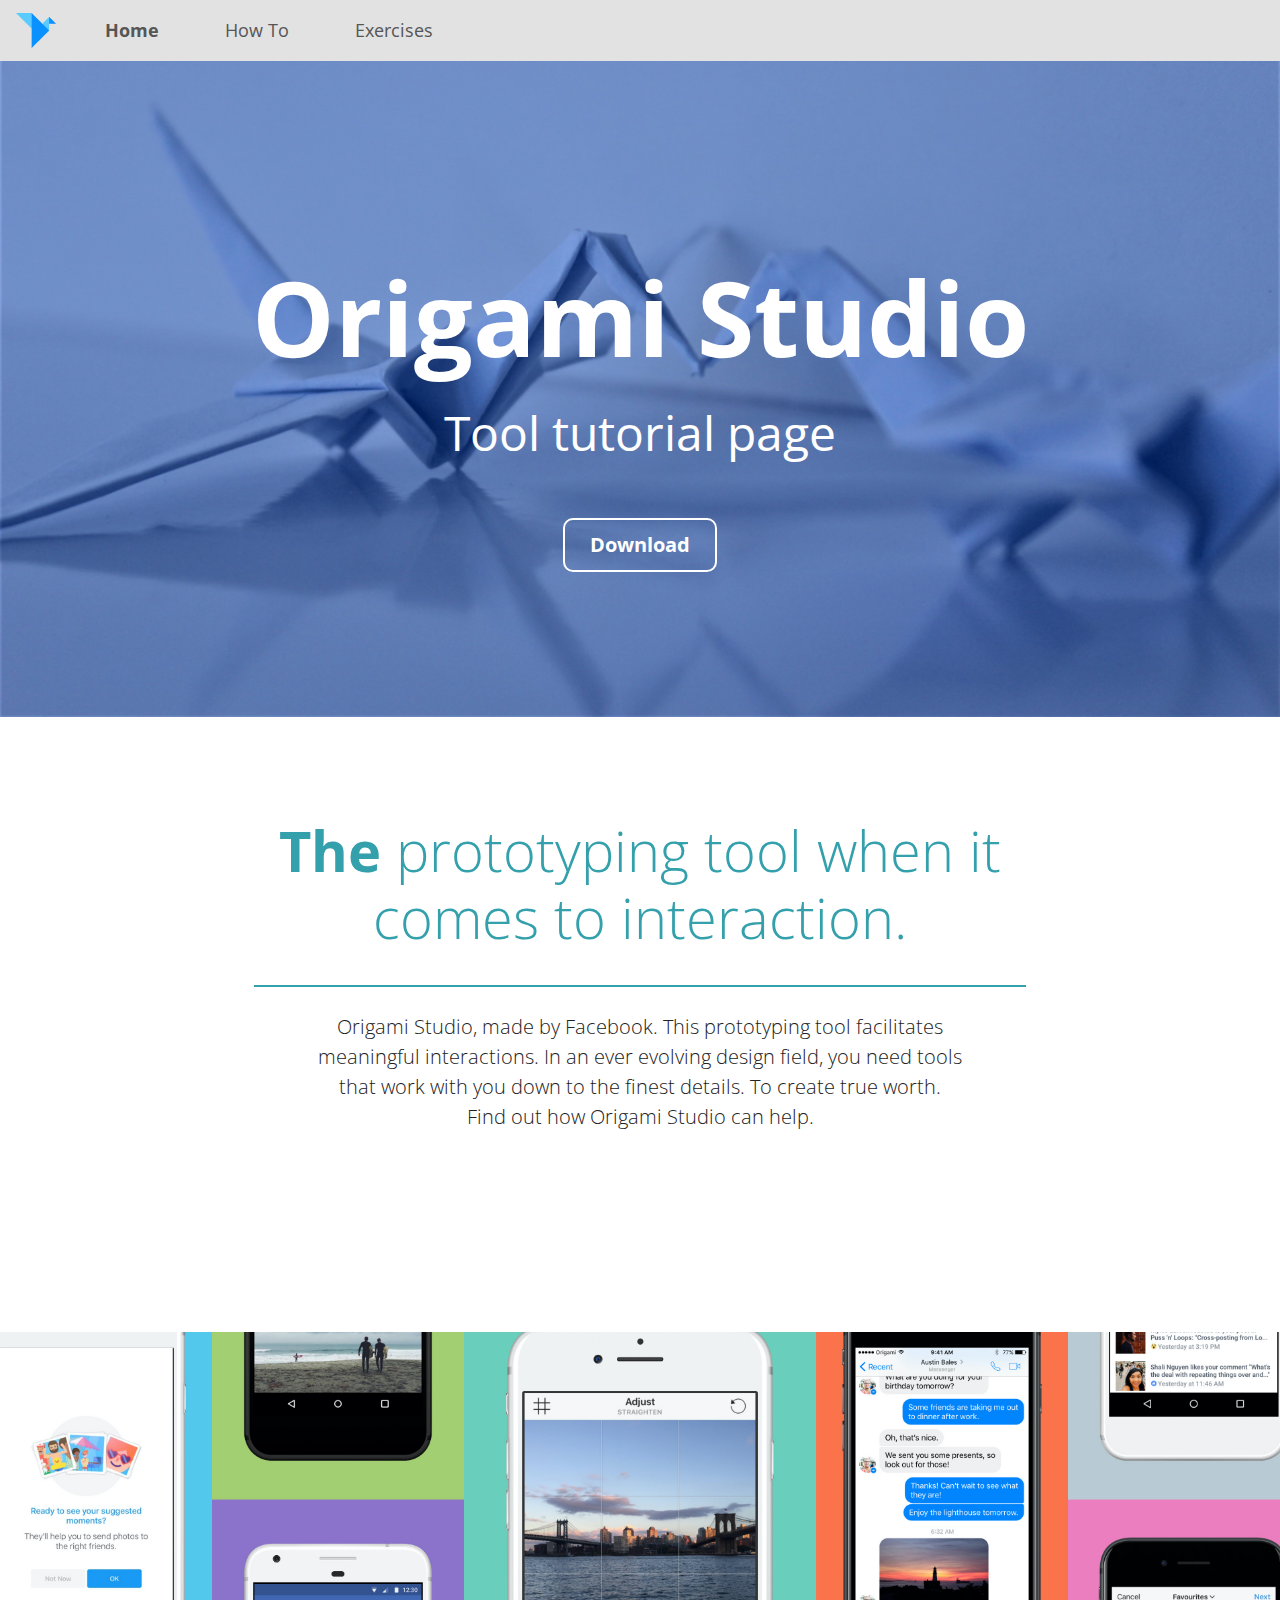
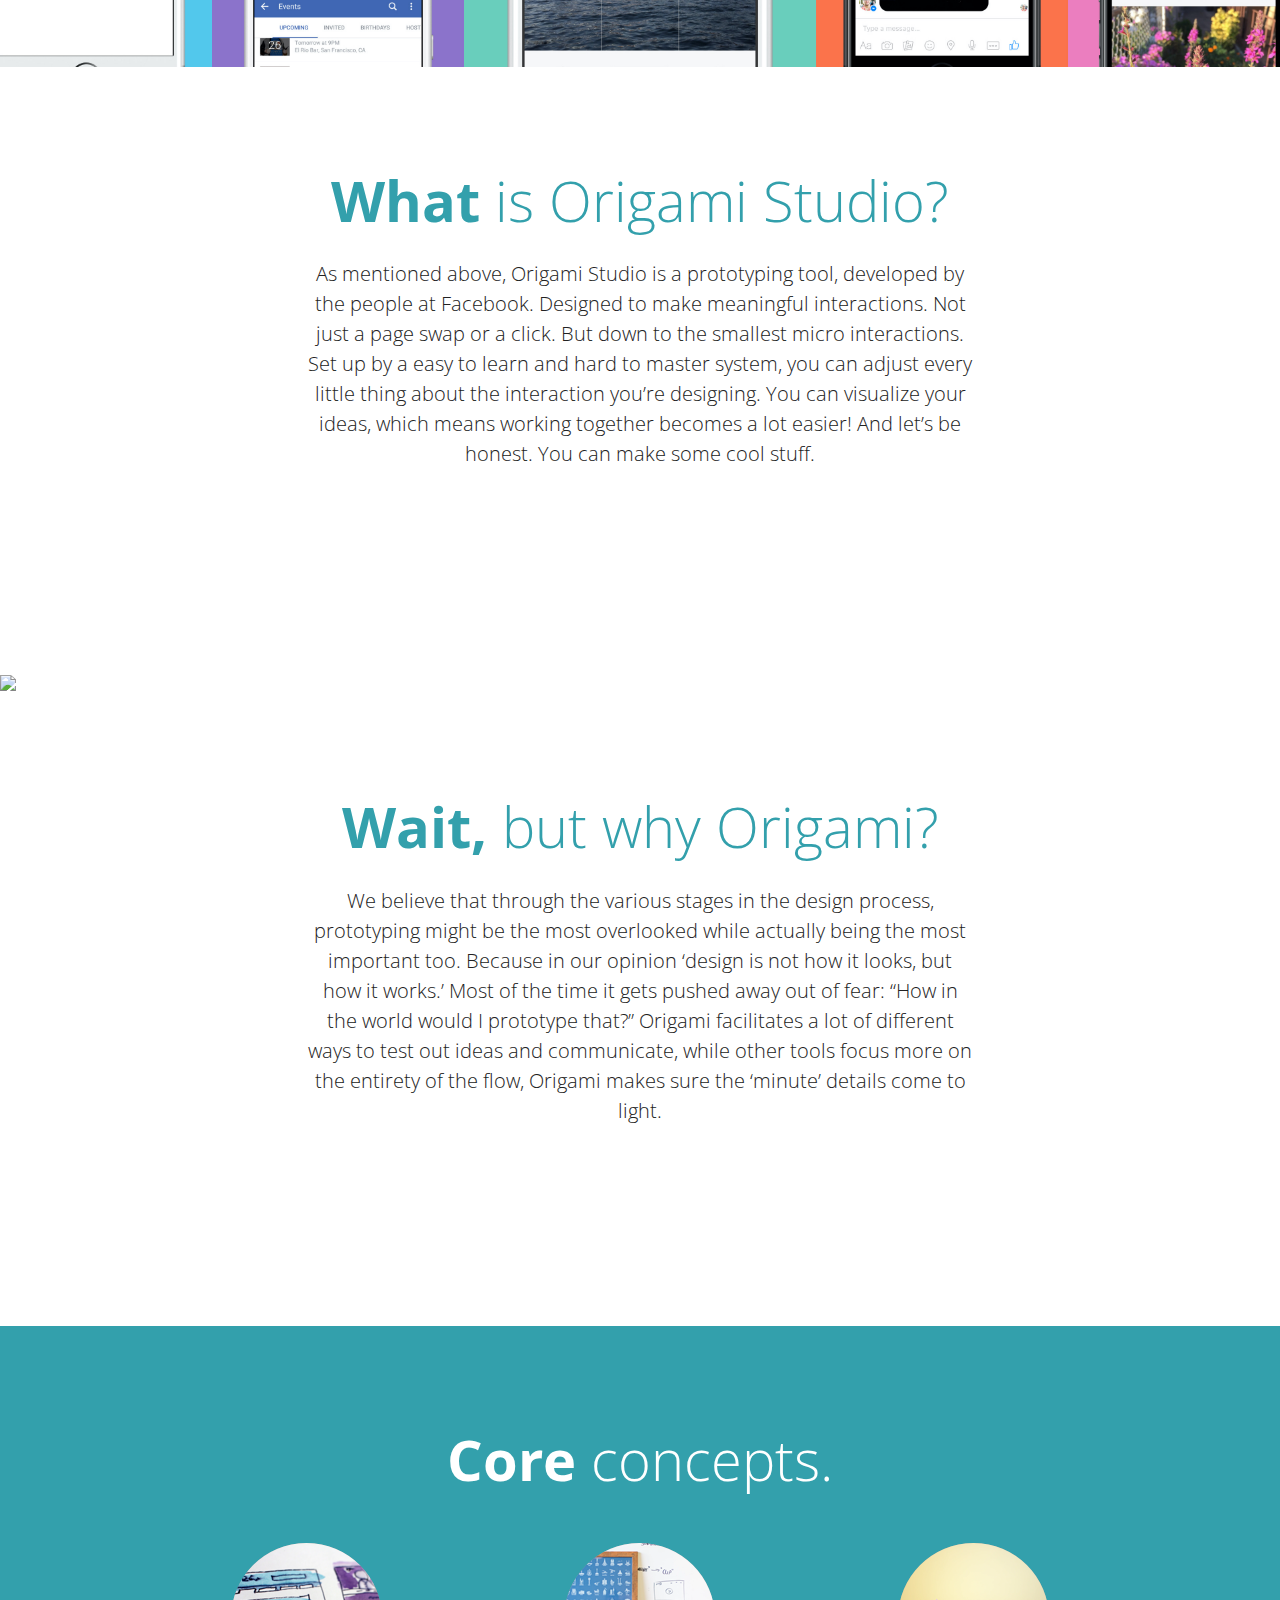
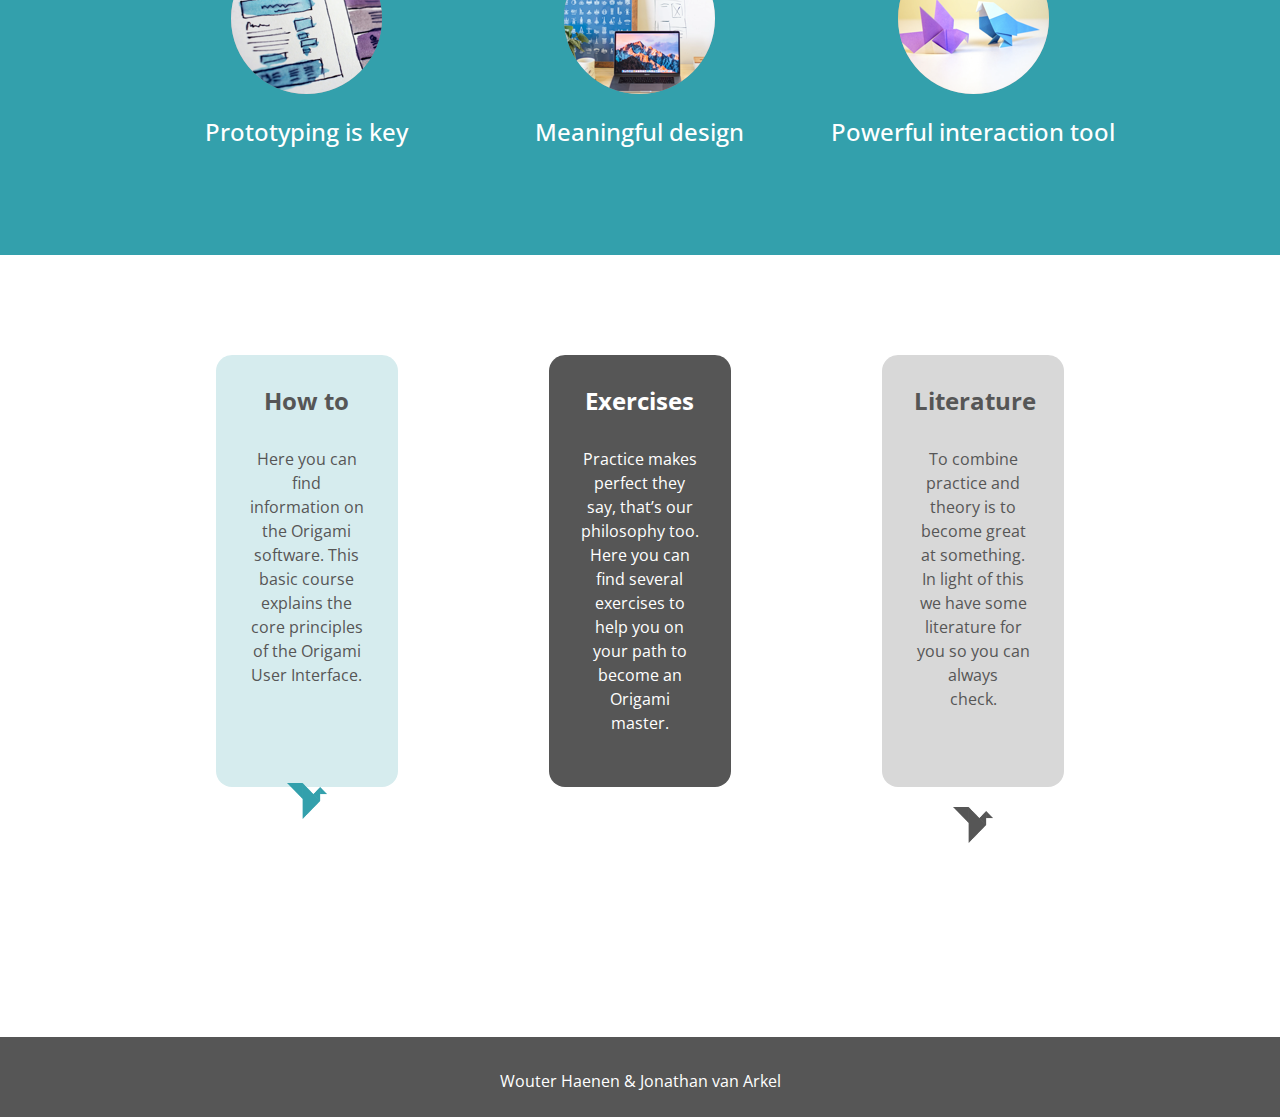
==== commit 9b112daa: "Major update" ====
--- a/index.html
+++ b/index.html
@@ -1,423 +1,169 @@
-<!DOCTYPE html>
-<html lang="en">
-<head>
-    <meta charset="utf-8">
-    <meta name="viewport" content="width=device-width, initial-scale=1">
-    <title>Origami Studio</title>
-    <link rel="stylesheet" href="https://maxcdn.bootstrapcdn.com/bootstrap/4.0.0/css/bootstrap.min.css">
-    <script src="https://ajax.googleapis.com/ajax/libs/jquery/3.3.1/jquery.min.js"></script>
-    <script src="https://cdnjs.cloudflare.com/ajax/libs/popper.js/1.12.9/umd/popper.min.js"></script>
-    <script src="https://maxcdn.bootstrapcdn.com/bootstrap/4.0.0/js/bootstrap.min.js"></script>
-    <script src="https://use.fontawesome.com/releases/v5.0.8/js/all.js"></script>
-    <link href="style.css" rel="stylesheet">
+<!DOCTYPE html> 
+
+<html lang="en"> 
+
+<head> 
+
+<meta charset="utf-8"> 
+
+<meta name="viewport" content="width=device-width, initial-scale=1"> 
+
+<title>Origami Studio</title> 
+
+<link rel="stylesheet" href="https://maxcdn.bootstrapcdn.com/bootstrap/4.0.0/css/bootstrap.min.css"> 
+<script src="https://ajax.googleapis.com/ajax/libs/jquery/3.3.1/jquery.min.js"></script> 
+<script src="https://cdnjs.cloudflare.com/ajax/libs/popper.js/1.12.9/umd/popper.min.js"></script> 
+<script src="https://maxcdn.bootstrapcdn.com/bootstrap/4.0.0/js/bootstrap.min.js"></script> 
+<script src="https://use.fontawesome.com/releases/v5.0.8/js/all.js"></script> 
+<link href="style.css" rel="stylesheet"> 
+
 </head>
 
 <body>
 
-    <!-- Navigation -->
-    <nav class="navbar navbar-expand-md navbar-light bg-light sticky-top">
-        <div class="container-fluid">
-            <a class="navbar-brand" href="#"><img src="img/origamilogo.png"></a>
-            <!--<button class="navbar-toggler" type="button" data-toggle="collapse" data-target="#navbarResponsive">
-                <span class="navbar-toggler-icon"></span>
-            </button>
-            <div class="collapse navbar-collapse" id="navbarResponsive">
-                <ul class="navbar-nav ml-auto">
-                    <li class="nav-item active">
-                        <a class="nav-link" href="#">Home</a>
-                    </li>
-                    <li class="nav-item">
-                        <a class="nav-link" href="#">Kop 1</a>
-                    </li>
-                    <li class="nav-item">
-                        <a class="nav-link" href="#">Kop 2</a>
-                    </li>
-                    <li class="nav-item">
-                        <a class="nav-link" href="#">Kop 3</a>
-                    </li>
-                </ul>
-            </div> -->
+    <!-- Navbar -->
+    <nav class="navbar sticky-top navbar-expand-lg navbar-light" style="background-color: rgb(226, 226, 226);">
+        <a class="navbar-brand" href="#"><img src="img/origami_logo_blauw.png" width="40" alt="Origami Studio"></a>
+        <button class="navbar-toggler" type="button" data-toggle="collapse" data-target="#navbarSupportedContent" aria-controls="navbarSupportedContent" aria-expanded="false" aria-label="Toggle navigation">
+          <span class="navbar-toggler-icon"></span>
+        </button>
+      
+        <div class="collapse navbar-collapse" id="navbarSupportedContent">
+          <ul class="navbar-nav mr-auto">
+            <li class="nav-item active">
+              <a class="nav-link active-link" href="#">Home <span class="sr-only">(current)</span></a>
+            </li>
+            <li class="nav-item">
+              <a class="nav-link" href="howto.html">How To</a>
+            </li>
+            <li class="nav-item">
+                <a class="nav-link" href="#">Exercises</a>
+              </li>
+          </ul>
         </div>
-    </nav>
+      </nav>
 
-    <!--- Image Slider -->
-    <div id="slides" class="carousel slide" data-ride="carousel">
-        <!--<ul class="carousel-indicators">
-            <li data-target="#slides" data-slide-to="0" class="active"></li>
-            <li data-target="#slides" data-slide-to="1"></li>
-            <li data-target="#slides" data-slide-to="2"></li>
-        </ul>-->
-        <div class="carousel-inner">
-            <div class="carousel-item active">
-                <img src="img/header1.jpg">
-                <div class="carousel-caption">
-                    <h1 class="display-2">Origami Studio</h1>
-                    <h3>Tool tutorial page</h3>
-                    <a href="https://origami.design/" target="_blank"><button type="button" class="btn btn-primary btn-lg">Download</button></a>
+      <!-- Header -->
+      <div id="slides" class="carousel slide" data-ride="carousel">
+          <div class="carousel-inner">
+              <div class="carousel-item active">
+                  <img src="img/header.jpg">
+                  <div class="carousel-caption">
+                      <h1>Origami Studio</h1>
+                      <h3>Tool tutorial page</h3>
+                      <a href="https://origami.design/" target="_blank"><button type="button" class="btn btn-primary btn-lg">Download</button></a>
+                  </div>
+              </div>
+          </div>
+      </div>
+
+      <!-- Text Section 1 -->
+      <div class="container-fluid padding">
+          <div class="row welcome text-center">
+              <div class="col-12">
+                  <h1 class="display-4 kop"><span style="font-weight: 700;">The </span>prototyping tool when it comes to interaction.</h1>
+              </div>
+              <hr style="border-color: #33a0ac;">
+              <div class="col-12">
+                  <p class="lead">Origami Studio, made by Facebook. This prototyping tool facilitates meaningful interactions. In an ever evolving design field, you need tools that work with you down to the finest details. To create true worth.<br>Find out how Origami Studio can help.</p>
+              </div>
+          </div>
+      </div>
+
+      <!-- Image Section 1 -->
+      <div>
+          <img src="img/apps.jpg" style="width: 100%">
+      </div>
+
+      <!-- Text Section 2 -->
+      <div class="container-fluid padding">
+            <div class="row welcome text-center">
+                <div class="col-12">
+                    <h1 class="display-4 kop2"><span style="font-weight: 700;">What </span>is Origami Studio?</h1>
                 </div>
-            </div>
-            <!--<div class="carousel-item">
-                <img src="img/header2.jpg">
-            </div>
-            <div class="carousel-item">
-                <img src="img/background3.png">
-            </div>-->
-        </div>
-    </div>
-
-    <!--- Welcome Section -->
-    <div class="container-fluid padding">
-        <div class="row welcome text-center">
-            <div class="col-12">
-                <h1 class="display-4 kop"><span style="font-weight:bold;">The</span> prototyping tool when it comes to interaction.</h1>
-            </div>
-            <hr style="border-color: #007bff">
-            <div class="col-12">
-                <p class="lead">Origami Studio, made by Facebook. This prototyping tool facilitates meaningful interactions. In an ever evolving design field, you need tools that work with you down to the finest details. To create true worth. Find out how Origami Studio can help.</p>
-            </div>
-        </div>
-    </div>
-
-    <!--- Three Column Section -->
-    <!--<div class="container-fluid padding">
-        <div class="row text-center padding">
-            <div class="col-xs-12 col-sm-6 col-md-4">
-                <i class="fas fa-code"></i>
-                <h3>Titel</h3>
-                <p>Lorem ipsum dolor sit amet, consectetuer adipiscing elit. Aenean commodo ligula eget dolor.</p>
-            </div>
-            <div class="col-xs-12 col-sm-6 col-md-4">
-                <i class="fas fa-code"></i>
-                <h3>Titel 2</h3>
-                <p>Lorem ipsum dolor sit amet, consectetuer adipiscing elit. Aenean commodo ligula eget dolor.</p>
-            </div>
-            <div class="col-sm-12 col-md-4">
-                <i class="fas fa-code"></i>
-                <h3>Titel 3</h3>
-                <p>Lorem ipsum dolor sit amet, consectetuer adipiscing elit. Aenean commodo ligula eget dolor.</p>
-            </div>
-        </div>
-        <hr class="my-4">
-    </div>-->
-
-     <!--- Wide Image -->
-     <div>
-        <img src="img/apps.jpg" style="width: 100%;"/>
-    </div>
-
-    <!--- Two Column Section Left -->
-    <div class="container-fluid padding">
-        <div class="row text-center filler">
-            <div class="col-12">
-                <h1 class="display-4 kop"><span style="font-weight:bold;">What</span> is Origami Studio?</h1>
-            </div>
-            <div class="col-12">
-                <p class="lead">As mentioned above, Origami Studio is a prototyping tool, developed by the people at Facebook. Designed to make meaningful interactions. Not just a page swap or a click. But down to the smallest micro interactions. Set up by a easy to learn and hard to master system, you can adjust every little thing about the interaction you’re designing. You can visualize your ideas, which means working together becomes a lot easier! And let’s be honest. You can make some cool stuff.</p>
-            </div>
-        </div>
-    </div>
-
-    <!--- Wide Image -->
-    <div>
-        <img src="img/discussion.jpg" style="width: 100%;"/>
-    </div>
-
-    <!--- Two Column Section Left -->
-    <div class="container-fluid padding">
-        <div class="row text-center filler">
-            <div class="col-12">
-                <h1 class="display-4 kop"><span style="font-weight:bold;">Wait</span>, but why Origami?</h1>
-            </div>
-            <div class="col-12">
-                <p class="lead">We believe that through the various stages in the design process, prototyping might be the most overlooked while actually being the most important too. Because in our opinion ‘design is not how it looks, but how it works.’ Most of the time it gets pushed away out of fear: “How in the world would I prototype that?” Origami facilitates a lot of different ways to test out ideas and communicate, while other tools focus more on the entirety of the flow, Origami makes sure the ‘minute’ details come to light.</p>
-            </div>
-        </div>
-    </div>
-
-    <!--- Welcome Section -->
-    <div class="container-fluid padding">
-        <div class="row welcome text-center">
-            <div class="col-12">
-                <h1 class="display-4">Summarising.</h1>
-            </div>
-            <!--<hr>
-            <div class="col-12">
-                <p class="lead">Origami Studio, made by Facebook. This prototyping tool facilitates meaningful interactions. In an ever evolving design field, you need tools that work with you down to the finest details. To create true worth. Find out how Origami Studio can help.</p>
-            </div>-->
-        </div>
-    </div>
-
-    <!--- Three Column Section -->
-    <div class="container-fluid padding">
-        <div class="row text-center padding">
-            <div class="col-xs-12 col-sm-6 col-md-4">
-                <i><img src="img/prototyping_is_key.png"></i>
-                <h3>Prototyping is key</h3>
-                <!--<p>Lorem ipsum dolor sit amet, consectetuer adipiscing elit. Aenean commodo ligula eget dolor.</p>-->
-            </div>
-            <div class="col-xs-12 col-sm-6 col-md-4">
-                <i><img src="img/meaningful_design.png"></i>
-                <h3>Meaningful design</h3>
-                <!--<p>Lorem ipsum dolor sit amet, consectetuer adipiscing elit. Aenean commodo ligula eget dolor.</p>-->
-            </div>
-            <div class="col-sm-12 col-md-4">
-                <i><img src="img/powerful_interaction_tool.png"></i>
-                <h3>Powerful interaction tool</h3>
-                <!--<p>Lorem ipsum dolor sit amet, consectetuer adipiscing elit. Aenean commodo ligula eget dolor.</p>-->
-            </div>
-        </div>
-        <hr class="my-4">
-    </div>
-
-     <!--- Three Column Section -->
-     <div class="container-fluid padding">
-        <div class="row text-center padding">
-            <div class="col-xs-12 col-sm-6 col-md-4">
-                <div style="background-color: #9cdde2; border-radius: 1em; height: 20em; padding: 1em; margin: 0 10%;">
-                    <h4>How to</h4>
-                </div>
-            </div>
-            <div class="col-xs-12 col-sm-6 col-md-4">
-                <div style="background-color: #525656; border-radius: 1em; height: 20em; padding: 1em; margin: 0 10%;">
-                    <h4>Exercises</h4>
-                </div>
-            </div>
-            <div class="col-xs-12 col-sm-6 col-md-4">
-                <div style="background-color: #9da5a5; border-radius: 1em; height: 20em; padding: 1em; margin: 0 10%;">
-                    <h4>Literature</h4>
+                <div class="col-12">
+                    <p class="lead">As mentioned above, Origami Studio is a prototyping tool, developed by the people at Facebook. Designed to make meaningful interactions. Not just a page swap or a click. But down to the smallest micro interactions. Set up by a easy to learn and hard to master system, you can adjust every little thing about the interaction you’re designing. You can visualize your ideas, which means working together becomes a lot easier! And let’s be honest. You can make some cool stuff.</p>
                 </div>
             </div>
         </div>
-        <hr class="my-4">
-    </div>
 
-    <!--- Welcome Section -->
-    <div class="container-fluid padding">
-        <div class="row welcome text-center">
-            <div class="col-12">
-                <h1 class="display-4">Okay.. but how?</h1>
-            </div>
-            <div class="col-12">
-                <p class="lead">Origami has an easy to learn, hard to master system. The basic principles are pretty straight forward, but making complex interactions could be.. complex. We’ll walk you through the basics.</p>
-            </div>
+        <!-- Image Section 2 -->
+        <div>
+            <img src="img/discussion.jpg" style="width: 100%">
         </div>
-    </div>
 
-    <!--- Two Column Section Left -->
-    <div class="container-fluid padding">
-        <div class="row padding">
-            <div class="col-lg-6">
-                <img src="img/interface_screenshot.jpg" class="img-fluid">
-            </div>
-            <div class="col-lg-6">
-                <h2>The interface.</h2>
-                <p>First things first. The interface is the most important part to understand about any piece of software.</p>
-
-                <p>1. This is your preview panel. Just like in most design tools, it shows you everything you’ve pasted in the layer panel. Dimensions can vary.</p>
-
-                <p>2. So here’s your ‘block editor’. Compare this to a timeline. Here you will use blocks to chronologically describe what will happen to the content in the preview frame. Example (in blocks): Tap > animate > change state.</p>
-
-                <p>3. This is your side panel. Like most design software nowadays, Origami makes sure you can change the properties and place of a layer. </p>
-                <br>
-            </div>
-        </div>
-    </div>
-
-    <!--- Two Column Section Right -->
-    <div class="container-fluid padding">
-        <div class="row padding">
-            <div class="col-lg-6">
-                <h2>The interaction.</h2>
-                <p>You always start by deciding the type of interaction. As our example shows, there are a variety of interactions available. Mostly based on touch inputs. When designing for desktop you’ll find the hover interaction to also be available. For obvious reasons, right? The interaction is linked directly to the layer you select.</p>
-                <br>
-            </div>
-            <div class="col-lg-6">
-                <img src="img/interaction_visual.jpg" class="img-fluid">
-            </div>
-        </div>
-    </div>
-
-    <!--- Two Column Section Left -->
-    <div class="container-fluid padding">
-        <div class="row padding">
-            <div class="col-lg-6">
-                <img src="img/block_visual.jpg" class="img-fluid">
-            </div>
-            <div class="col-lg-6">
-                <h2>The block.</h2>
-                <p>Once you’ve decided on the type of interaction, all that rests is to make an action. This can be straightforward, like a pop up. Or it could be a sequence of animations and other movement within a screen. Link up different types of blocks to get different outcomes!</p>
-                <br>
-            </div>
-        </div>
-    </div>
-    
-    <!--- Meet the team -->
-    <div class="container-fluid padding">
-        <div class="row welcome text-center">
-            <div class="col-12">
-                <h1 class="display-4">And eventually you’d probably get something that looks like this. </h1>
-            </div>
-            <hr>
-        </div>
-    </div>
-    
-    <!--- Image -->
-            <div class="text-center">
-                <img style="max-width: 50%; padding-bottom: 5rem;" src="img/overview_visual.jpg" class="img-fluid">
-            </div>
-
-    <!--- Two Column Section -->
-    <!--<div class="container-fluid padding">
-        <div class="row padding">
-            <div class="col-lg-6">
-                <h2>What is Origami Studio?</h2>
-                <p>Lorem ipsum dolor sit amet, consectetuer adipiscing elit. Aenean commodo ligula eget dolor. Aenean massa. Cum sociis natoque penatibus et magnis dis parturient montes, nascetur ridiculus mus.</p>
-                <p>Lorem ipsum dolor sit amet, consectetuer adipiscing elit. Aenean commodo ligula eget dolor. Aenean massa. Cum sociis natoque penatibus et magnis dis parturient montes, nascetur ridiculus mus.</p>
-                <p>Lorem ipsum dolor sit amet, consectetuer adipiscing elit. Aenean commodo ligula eget dolor.</p>
-                <br>
-                <a href="#" class="btn btn-primary">Button</a>
-            </div>
-            <div class="col-lg-6">
-                <img src="img/desk.png" class="img-fluid">
-            </div>
-        </div>
-    </div>
-
-    <hr class="my-4">-->
-    <!--- Fixed background -->
-    <!--<figure>
-        <div class="fixed-wrap">
-            <div id="fixed">
-            </div>
-        </div>
-    </figure>-->
-
-    <!--- Emoji Section -->
-    <!--<button class="fun" data-toggle="collapse" data-target="#emoji">Click voor dropdown</button>
-    <div id="emoji" class="collapse">
+        <!-- Text Section 3 -->
         <div class="container-fluid padding">
-            <div class="row text-center">
-                <div class="col-sm-6 col-md-3">
-                    <img class="gif" src="img/gif/panda.gif">
+            <div class="row welcome text-center">
+                <div class="col-12">
+                    <h1 class="display-4 kop2"><span style="font-weight: 700;">Wait, </span>but why Origami?</h1>
                 </div>
-                <div class="col-sm-6 col-md-3">
-                    <img class="gif" src="img/gif/panda.gif">
-                </div>
-                <div class="col-sm-6 col-md-3">
-                    <img class="gif" src="img/gif/panda.gif">
-                </div>
-                <div class="col-sm-6 col-md-3">
-                    <img class="gif" src="img/gif/panda.gif">
+                <div class="col-12">
+                    <p class="lead">We believe that through the various stages in the design process, prototyping might be the most overlooked while actually being the most important too. Because in our opinion ‘design is not how it looks, but how it works.’ Most of the time it gets pushed away out of fear: “How in the world would I prototype that?” Origami facilitates a lot of different ways to test out ideas and communicate, while other tools focus more on the entirety of the flow, Origami makes sure the ‘minute’ details come to light.</p>
                 </div>
             </div>
         </div>
-    </div>-->
 
-    <!--- Cards -->
-    <!--<div class="container-fluid padding">
-        <div class="row padding">
-            <div class="col-md-4">
-                <div class="card">
-                    <img class="card-img-top" src="img/team1.png">
-                    <div class="card-body">
-                        <h4 class="card-title">Wouter Haenen</h4>
-                        <p class="card-text">Lorem ipsum dolor sit amet, consectetuer adipiscing elit. Aenean commodo ligula eget dolor.</p>
-                        <a href="#" class="btn btn-outline-secondary">Zie meer</a>
-                    </div>
-                </div>
+        <!-- Core Concepts Section -->
+        <div class="container-fluid padding" style="background-color: #33a0ac;">
+            <div class="row welcome text-center">
+                <div class="col-12">
+                    <h1 class="display-4 kop3"><span style="font-weight: 700;">Core </span>concepts.</h1>
+                </div> 
             </div>
-            <div class="col-md-4">
-                <div class="card">
-                    <img class="card-img-top" src="img/team2.png">
-                    <div class="card-body">
-                        <h4 class="card-title">Wouter Haenen</h4>
-                        <p class="card-text">Lorem ipsum dolor sit amet, consectetuer adipiscing elit. Aenean commodo ligula eget dolor.</p>
-                        <a href="#" class="btn btn-outline-secondary">Zie meer</a>
-                    </div>
-                </div>
-            </div>
-            <div class="col-md-4">
-                <div class="card">
-                    <img class="card-img-top" src="img/team3.png">
-                    <div class="card-body">
-                        <h4 class="card-title">Wouter Haenen</h4>
-                        <p class="card-text">Lorem ipsum dolor sit amet, consectetuer adipiscing elit. Aenean commodo ligula eget dolor.</p>
-                        <a href="#" class="btn btn-outline-secondary">Zie meer</a>
-                    </div>
-                </div>
+            <div class="row bullets text-center padding"> 
+                    <div class="col-xs-12 col-sm-6 col-md-4"> 
+                        <i><img  class="bullet-img" src="img/prototyping_is_key.png"></i> 
+                        <h3 class="description">Prototyping is key</h3> 
+                    </div> 
+                    <div class="col-xs-12 col-sm-6 col-md-4"> 
+                        <i><img class="bullet-img" src="img/meaningful_design.png"></i> 
+                        <h3 class="description">Meaningful design</h3> 
+                    </div> 
+                    <div class="col-sm-12 col-md-4"> 
+                        <i><img class="bullet-img" src="img/powerful_interaction_tool.png"></i> 
+                        <h3 class="description">Powerful interaction tool</h3> 
+                    </div> 
             </div>
         </div>
-    </div>-->
 
-    <!--- Two Column Section -->
-    <!--<div class="container-fluid padding">
-        <div class="row padding">
-            <div class="col-lg-6">
-                <h2>Titel van de paragraaf</h2>
-                <p>Lorem ipsum dolor sit amet, consectetuer adipiscing elit. Aenean commodo ligula eget dolor. Aenean massa. Cum sociis natoque penatibus et magnis dis parturient montes, nascetur ridiculus mus.</p>
-                <p>Lorem ipsum dolor sit amet, consectetuer adipiscing elit. Aenean commodo ligula eget dolor. Aenean massa. Cum sociis natoque penatibus et magnis dis parturient montes, nascetur ridiculus mus.</p>
-                <br>
-            </div>
-            <div class="col-lg-6">
-                <img src="img/bootstrap2.png" class="img-fluid">
-            </div>
+        <!--- Three Column Section --> 
+
+        <div class="container-fluid padding"> 
+            <div class="row column text-center padding">    
+                <div class="col-xs-12 col-sm-6 col-md-4"> 
+                    <a href="#"><div class="block" style="background-color: #d6ecee;"> 
+                        <h4 class="block-kop">How to</h4>
+                        <p class="block-text">Here you can find information on the Origami software. This basic course  explains the core  principles of the Origami User Interface.</p>
+                        <img src="img/logo_groen.png" style="width: 2.5rem;">
+                    </div></a>
+                </div>
+                <div class="col-xs-12 col-sm-6 col-md-4"> 
+                        <a href="#"><div class="block" style="background-color: #565656;">  
+                            <h4 class="block-kop-wit">Exercises</h4>
+                            <p class="block-text-wit">Practice makes perfect they say, that’s our philosophy too. Here you can find several exercises to help you on your path to become an Origami master.</p>
+                            <img src="img/logo_wit.png" style="width: 2.5rem;">
+                        </div></a> 
+                </div>
+                <div class="col-xs-12 col-sm-6 col-md-4"> 
+                        <a href="#"><div class="block" style="background-color: #d8d8d8;">  
+                            <h4 class="block-kop">Literature</h4>
+                            <p class="block-text">To combine practice and theory is to become great at something. In light of this we have some literature for you so you can always<br>check.</p>
+                            <img src="img/logo_grijs.png" style="width: 2.5rem;">
+                    </div></a>
+                </div>
+            </div> 
         </div>
-    </div>-->
 
-    <!--- Connect -->
-    <!--<div class="container-fluid padding">
-        <div class="row text-center padding">
-            <div class="col-12">
-                <h2>Connect</h2>
-            </div>
-            <div class="col-12 social padding">
-                <a href="#"><i class="fab fa-facebook"></i></a>
-                <a href="#"><i class="fab fa-twitter"></i></a>
-                <a href="#"><i class="fab fa-google-plus-g"></i></a>
-                <a href="#"><i class="fab fa-instagram"></i></a>
-                <a href="#"><i class="fab fa-youtube"></i></a>
-            </div>
+        <!--- Footer -->
+        <div class="container-fluid padding" style="background-color: #565656; height: 5rem;">
+                <div class="row text-center">
+                    <div class="col-12">
+                        <p style="color: #ffffff; padding-top: 2rem">Wouter Haenen & Jonathan van Arkel</p>
+                    </div>  
+                </div>
         </div>
-    </div>-->
-
-    <!--- Footer -->
-    <footer>
-        <div class="container-fluid padding">
-            <div class="row text-center">
-                <div class="col-md-4">
-                    <img src="img/origamilogowit.png">
-                    <hr class="light">
-                    <p>555-555-5555</p>
-                    <p>email@email.nl</p>
-                    <p>Straatnaam 00</p>
-                    <p>Stad, Postcode</p>
-                </div>
-                <div class="col-md-4">
-                    <hr class="light">
-                    <h5>Titel</h5>
-                    <hr class="light">
-                    <p>Tekst rij 1</p>
-                    <p>Tekst rij 2</p>
-                    <p>Tekst rij 3</p>
-                </div>
-                <div class="col-md-4">
-                    <hr class="light">
-                    <h5>Titel</h5>
-                    <hr class="light">
-                    <p>Tekst rij 1</p>
-                    <p>Tekst rij 2</p>
-                    <p>Tekst rij 3</p>
-                    <p>Tekst rij 4</p>
-                </div>
-                <div class="col-12">
-                    <hr class="light">
-                    <h5>&copy; Wouter Haenen & Jonathan van Arkel</h5>
-                </div>
-            </div>
-        </div>
-    </footer>
-
-
 
 </body>
+
 </html>--- a/style.css
+++ b/style.css
@@ -1,35 +1,26 @@
-@import url('https://fonts.googleapis.com/css?family=Poppins:400,500,700');
+@import url('https://fonts.googleapis.com/css?family=Open+Sans:400,600,700&display=swap');
 
-html,
-body {
-    height: 100%;
-    width: 100%;
-    font-family: 'Poppins', sans-serif;
+html, body{
+    font-family: 'Open Sans', sans-serif;
     color: #222;
 }
 
-hr.kop {
-    border-color: #007bff;
+.nav-item {
+    padding: 0 1.5625rem;
 }
 
-h1.kop {
-    color: #007bff;
+.navbar-light .navbar-nav .nav-link{
+    color: #565656;
+    font-size: 1.125rem;
 }
 
-.filler {
-    margin: 4em 0;
+.navbar-light .navbar-nav .nav-link:hover{
+    color: #0991ff;
 }
 
-.navbar {
-    padding: .8rem;
-}
-
-.navbar-nav li {
-    padding-right: 20px;
-}
-
-.nav-link {
-    font-size: 1.1em !important;
+.navbar-light .navbar-nav .active > .nav-link {
+    color: #565656;
+    font-weight: 700;
 }
 
 .carousel-inner img {
@@ -44,254 +35,113 @@
 }
 
 .carousel-caption h1 {
-    font-size: 500%;
-    text-transform: uppercase;
-    /*text-shadow: 1px 1px 15px #000;*/
+    font-size: 6.5rem;
+    font-weight: 700;
+    padding-bottom: 1rem;
 }
 
 .carousel-caption h3 {
-    font-size: 200%;
-    font-weight: 500;
-    /*text-shadow: 1px 1px 1px 10px #000;*/
-    padding-bottom: 1rem;
+    font-size: 3rem;
+    font-weight: 400;
+    padding-bottom: 3rem;
 }
 
 .btn-primary {
-    /*background-color: #6648b1;*/
-    /*border: 1px solid #6648b1;*/
+    background-color: transparent;
+    border-color: #ffffff;
+    border-width: 2px;
+    border-radius: 10px;
+    font-weight: 700;
+    padding: 10px 25px;
 }
 
 .btn-primary:hover {
-    background-color: #563d7c;
-    border: 1px solid #563d7c;
-}
-
-.jumbotron {
-    padding: 1rem;
-    border-radius: 0;
-}
-
-.padding {
-    padding-bottom: 2rem;
+    background-color: #0991ff;
+    border-color: #0991ff;
 }
 
 .welcome {
-    width: 75%;
+    width: 65%;
     margin: 0 auto;
-    padding-top: 2rem;
+    padding-top: 6.25rem;
 }
 
 .welcome hr {
-    border-top: 2px solid #b4b4b4;
+    border-top: 2px solid #33a0ac;
     width: 95%;
-    margin-top: .3rem;
-    margin-bottom: 1rem;
+    margin-top: 1.5625rem;
+    margin-bottom: 1.5625rem;
 }
 
-.fa-code {
-    color: #e54d26;
+h1.kop {
+    color: #33a0ac;
 }
 
-.fa-code {
-    font-size: 4em;
-    margin: 1rem;
+h1.kop2 {
+    color: #33a0ac;
+    margin-bottom: 1.5625rem;
 }
 
-.fun {
-    width: 100%;
-    margin-bottom: 2rem;
+h1.kop3 {
+    color: #ffffff;
+    margin-bottom: 3.125rem;
 }
 
-.gif {
-    max-width: 100%;
+p.lead {
+    margin: 0 auto 12.5rem auto;
+    width: 85%;
 }
 
-.social a {
-    font-size: 4.5rem;
-    padding: 3rem;
+.bullets {
+    width: 80%;
+    margin: 0 auto;
+    padding-bottom: 6.25rem;
 }
 
-.fa-facebook {
-    color: #3b5998;
+h3.description {
+    color: #ffffff;
+    font-size: 1.5rem;
 }
 
-.fa-twitter {
-    color: #00aced;
+.bullet-img {
+    margin-bottom: 1.5rem;
 }
 
-.fa-google-plus-g {
-    color: #dd4b39;
+.column {
+    width: 80%;
+    margin: 0 auto;
 }
 
-.fa-instagram {
-    color: #517fa4;
+.block {
+    border-radius: 1em;
+    height: 27rem;
+    padding: 2em;
+    margin: 6.25rem 20% 15.625rem 20%;
 }
 
-.fa-youtube {
-    color: #bb0000;
+h4.block-kop {
+    font-size: 1.5rem;
+    font-weight: 700;
+    padding-bottom: 1.5rem;
+    color: #565656;
 }
 
-.fa-facebook:hover,
-.fa-twitter:hover,
-.fa-google-plus-g:hover,
-.fa-instagram:hover,
-.fa-youtube:hover {
-    color: #d5d5d5;
+h4.block-kop-wit {
+    color: #ffffff;
+    font-size: 1.5rem;
+    font-weight: 700;
+    padding-bottom: 1.5rem;
 }
 
-footer {
-    background-color: #3f3f3f;
-    color: #d5d5d5;
-    padding-top: 2rem;
+p.block-text {
+    color: #565656;
+    padding-bottom: 5rem;
+}
+p.block-text-wit {
+    color: #ffffff;
+    padding-bottom: 5rem;
 }
 
-hr.light {
-    border-top: 1px solid #d5d5d5;
-    width: 75%;
-    margin-top: .8rem;
-    margin-bottom: 1rem;
-}
-
-footer a {
-    color: #d5d5d5;
-}
-
-hr.light-100 {
-    border-top: 1px solid #d5d5d5;
-    width: 100%;
-    margin-top: .8rem;
-    margin-bottom: 1rem;
-}
-
-
-
-/*---Media Queries --*/
-
-@media (max-width: 992px) {
-    .social a {
-        font-size: 4em;
-        padding: 2rem;
-    }
-}
-
-@media (max-width: 768px) {
-    .carousel-caption {
-        top: 45%;
-    }
-    .carousel-caption h1 {
-        font-size: 350%;
-    }
-    .carousel-caption h3 {
-        font-size: 140%;
-        font-weight: 400;
-        padding-bottom: .2rem;
-    }
-    .carousel-caption .btn {
-        font-size: 95%;
-        padding: 8px 14px;
-    }
-    .display-4 {
-        font-size: 200%;
-    }
-    .social a {
-        font-size: 2.5em;
-        padding: 1.2rem;
-    }
-}
-
-@media (max-width: 576px) {
-    .carousel-caption {
-        top: 40%;
-    }
-    .carousel-caption h1 {
-        font-size: 250%;
-    }
-    .carousel-caption h3 {
-        font-size: 110%;
-    }
-    .carousel-caption .btn {
-        font-size: 90%;
-        padding: 4px 8px;
-    }
-    .carousel-indicators {
-        display: none;
-    }
-    .display-4 {
-        font-size: 160%;
-    }
-    .social a {
-        font-size: 2em;
-        padding: .7rem;
-    }
-}
-
-
-/*---Firefox Bug Fix --*/
-
-.carousel-item {
-    transition: -webkit-transform 0.5s ease;
-    transition: transform 0.5s ease;
-    transition: transform 0.5s ease, -webkit-transform 0.5s ease;
-    -webkit-backface-visibility: visible;
-    backface-visibility: visible;
-}
-
-/*--- Fixed Background Image --*/
-
-figure {
-    position: relative;
-    width: 100%;
-    height: 60%;
-    margin: 0!important;
-}
-
-.fixed-wrap {
-    clip: rect(0, auto, auto, 0);
-    position: absolute;
-    top: 0;
-    left: 0;
-    width: 100%;
-    height: 100%;
-}
-
-#fixed {
-    background-image: url('img/mac.png');
-    position: fixed;
-    display: block;
-    top: 0;
-    left: 0;
-    width: 100%;
-    height: 100%;
-    background-size: cover;
-    background-position: center center;
-    -webkit-transform: translateZ(0);
-    transform: translateZ(0);
-    will-change: transform;
-}
-
-/*--- Bootstrap Padding Fix --*/
-
-[class*="col-"] {
-    padding: 1rem;
-}
-
-
-
-
-
-/*
-Extra small (xs) devices (portrait phones, less than 576px)
-No media query since this is the default in Bootstrap
-
-Small (sm) devices (landscape phones, 576px and up)
-@media (min-width: 576px) { ... }
-
-Medium (md) devices (tablets, 768px and up)
-@media (min-width: 768px) { ... }
-
-Large (lg) devices (desktops, 992px and up)
-@media (min-width: 992px) { ... }
-
-Extra (xl) large devices (large desktops, 1200px and up)
-@media (min-width: 1200px) { ... }
-*/
+p.lead2 {
+    margin: 0 auto 2.5rem auto;
+}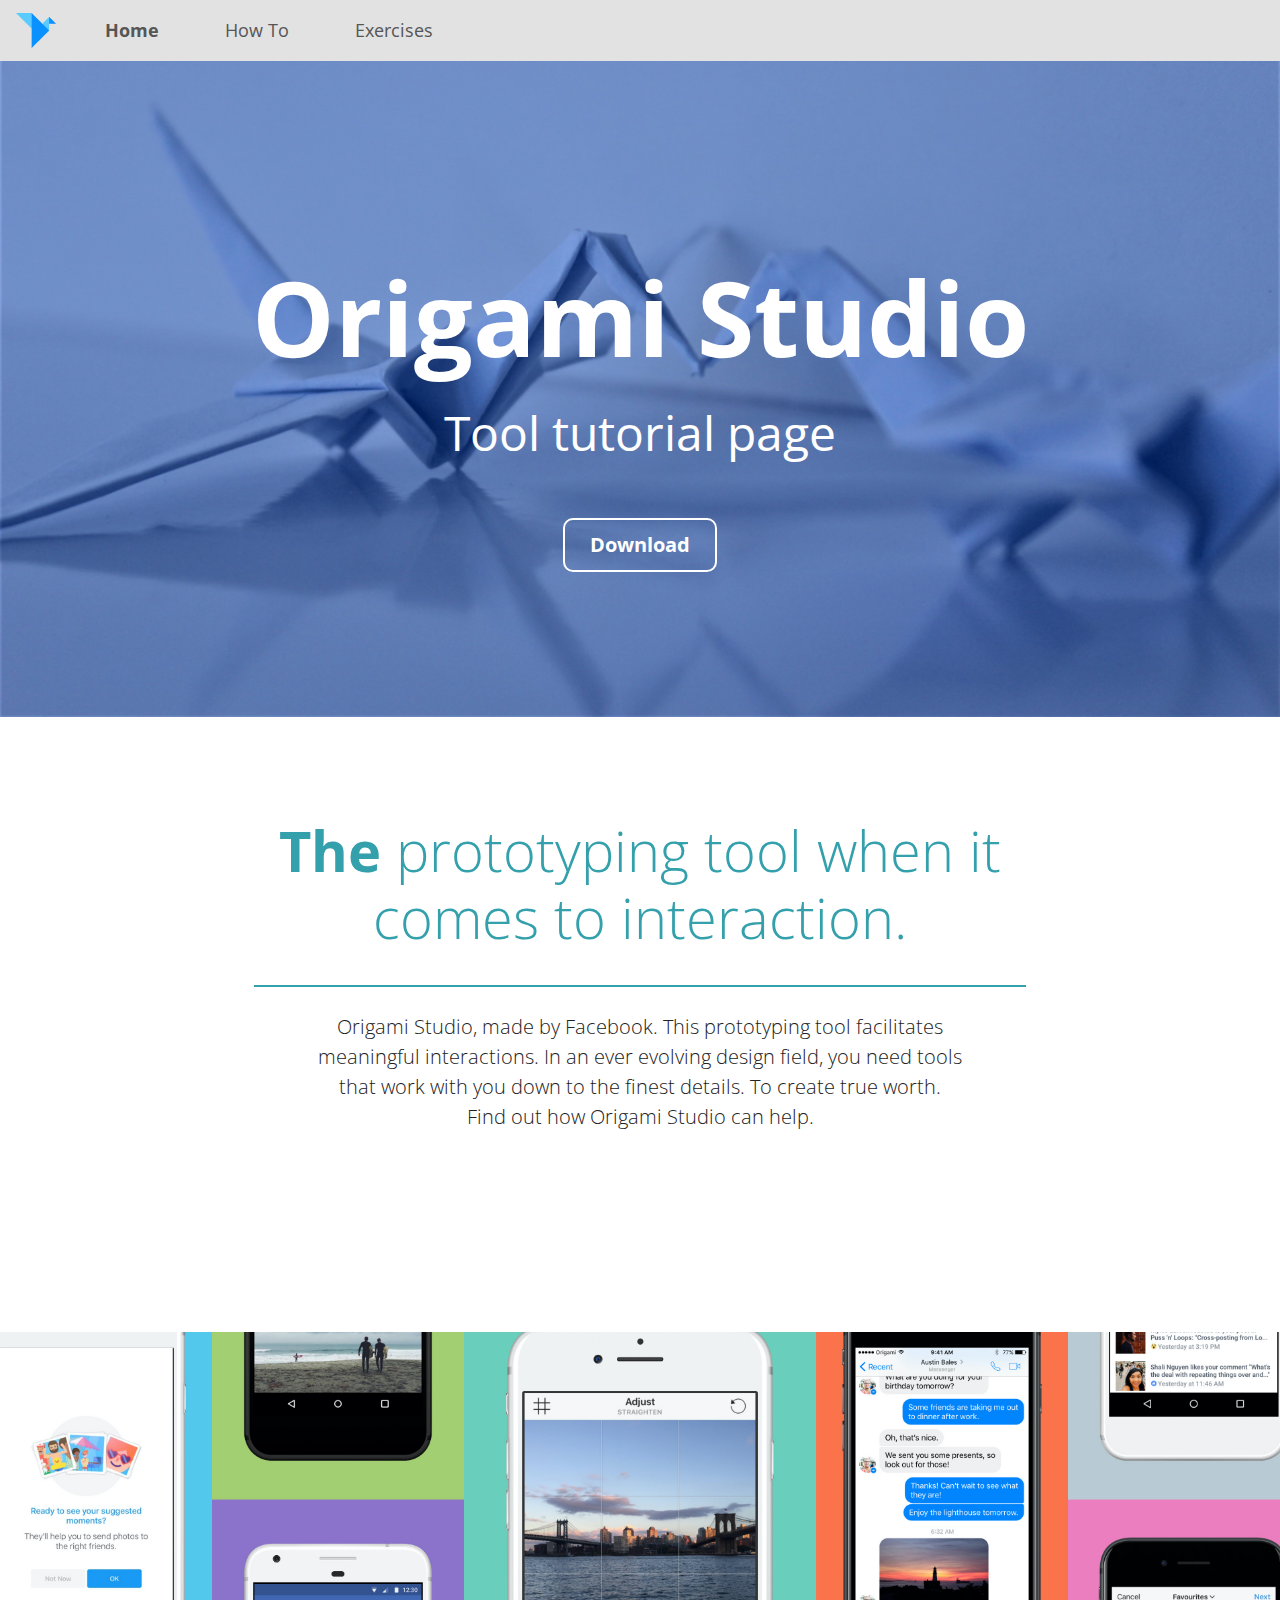
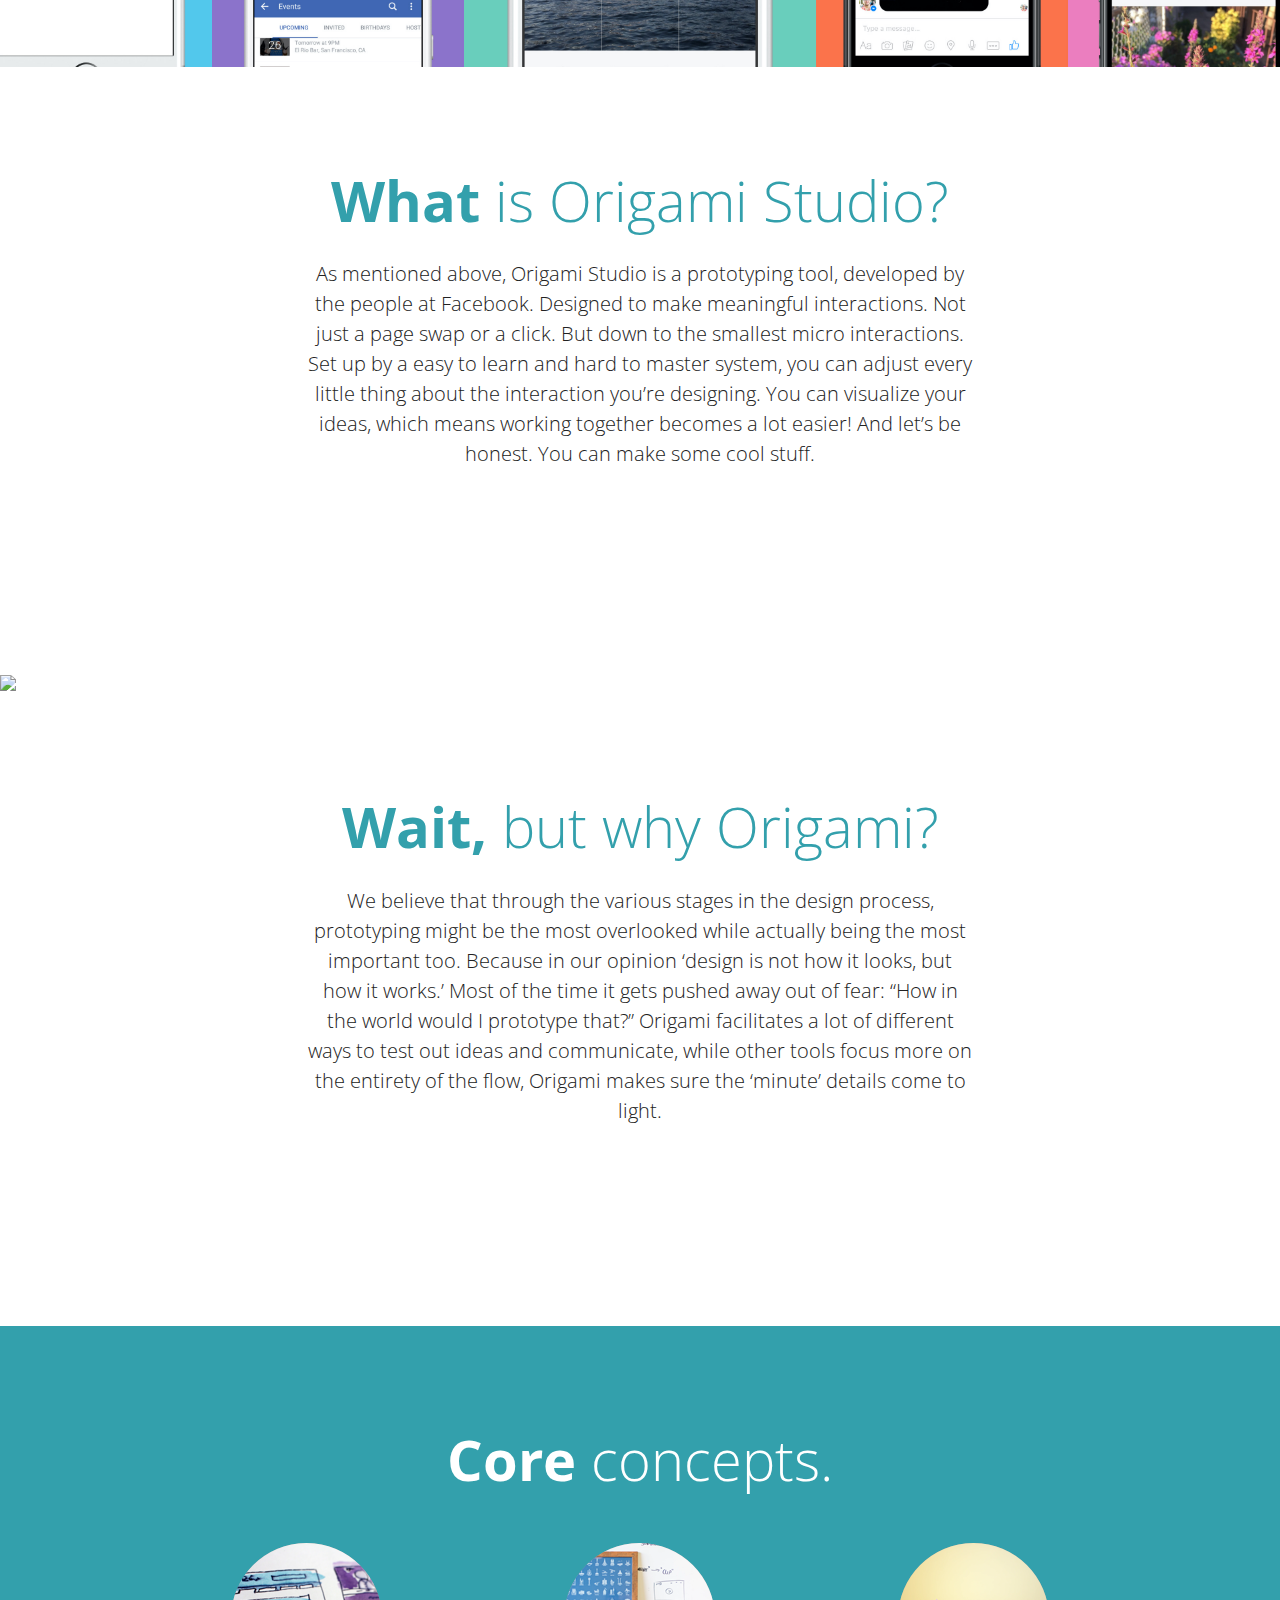
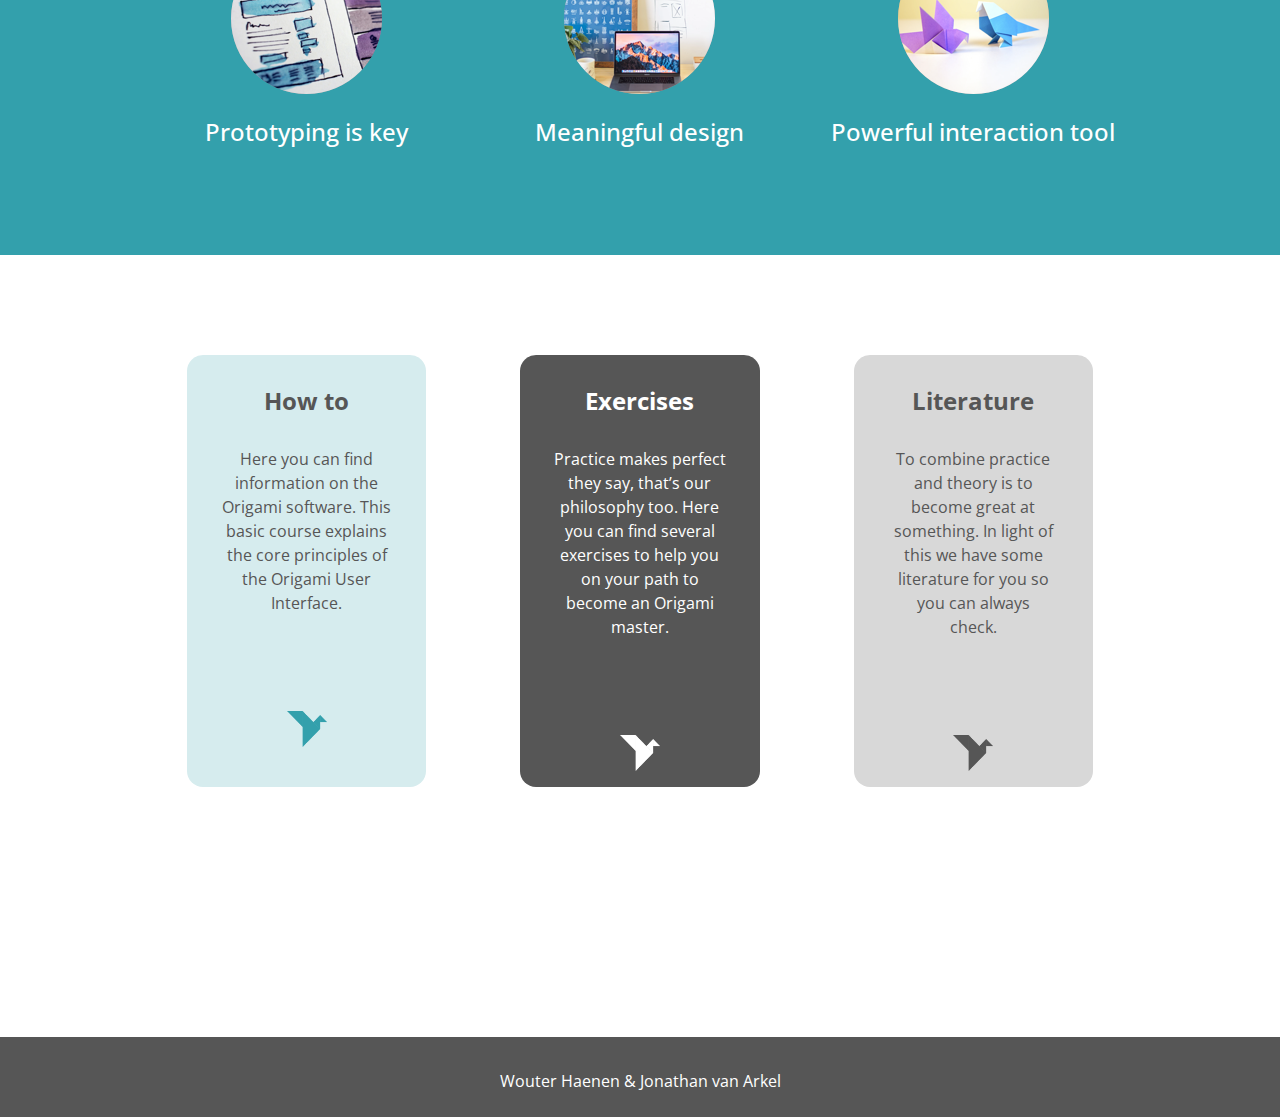
==== commit 1df13ab8: "Final update" ====
--- a/index.html
+++ b/index.html
@@ -37,7 +37,7 @@
               <a class="nav-link" href="howto.html">How To</a>
             </li>
             <li class="nav-item">
-                <a class="nav-link" href="#">Exercises</a>
+                <a class="nav-link" href="exercises_beginner.html">Exercises</a>
               </li>
           </ul>
         </div>
@@ -132,14 +132,14 @@
         <div class="container-fluid padding"> 
             <div class="row column text-center padding">    
                 <div class="col-xs-12 col-sm-6 col-md-4"> 
-                    <a href="#"><div class="block" style="background-color: #d6ecee;"> 
+                    <a href="howto.html"><div class="block" style="background-color: #d6ecee;"> 
                         <h4 class="block-kop">How to</h4>
                         <p class="block-text">Here you can find information on the Origami software. This basic course  explains the core  principles of the Origami User Interface.</p>
                         <img src="img/logo_groen.png" style="width: 2.5rem;">
                     </div></a>
                 </div>
                 <div class="col-xs-12 col-sm-6 col-md-4"> 
-                        <a href="#"><div class="block" style="background-color: #565656;">  
+                        <a href="exercises_beginner.html"><div class="block" style="background-color: #565656;">  
                             <h4 class="block-kop-wit">Exercises</h4>
                             <p class="block-text-wit">Practice makes perfect they say, that’s our philosophy too. Here you can find several exercises to help you on your path to become an Origami master.</p>
                             <img src="img/logo_wit.png" style="width: 2.5rem;">
--- a/style.css
+++ b/style.css
@@ -116,7 +116,7 @@
     border-radius: 1em;
     height: 27rem;
     padding: 2em;
-    margin: 6.25rem 20% 15.625rem 20%;
+    margin: 6.25rem 2rem 15.625rem 2rem;
 }
 
 h4.block-kop {
@@ -144,4 +144,27 @@
 
 p.lead2 {
     margin: 0 auto 2.5rem auto;
+}
+
+.block2 {
+    border-radius: 1em;
+    padding: 1em;
+    margin: 6.25rem 2rem 6.25rem 2rem;
+}
+
+h4.block-kop-active {
+    font-size: 1.5rem;
+    font-weight: 700;
+    color: #ffffff;
+}
+
+h4.block-kop-nonactive {
+    font-size: 1.5rem;
+    font-weight: 700;
+    color: #565656;
+}
+
+.text-box {
+    width: 65%;
+    margin: 0 auto;
 }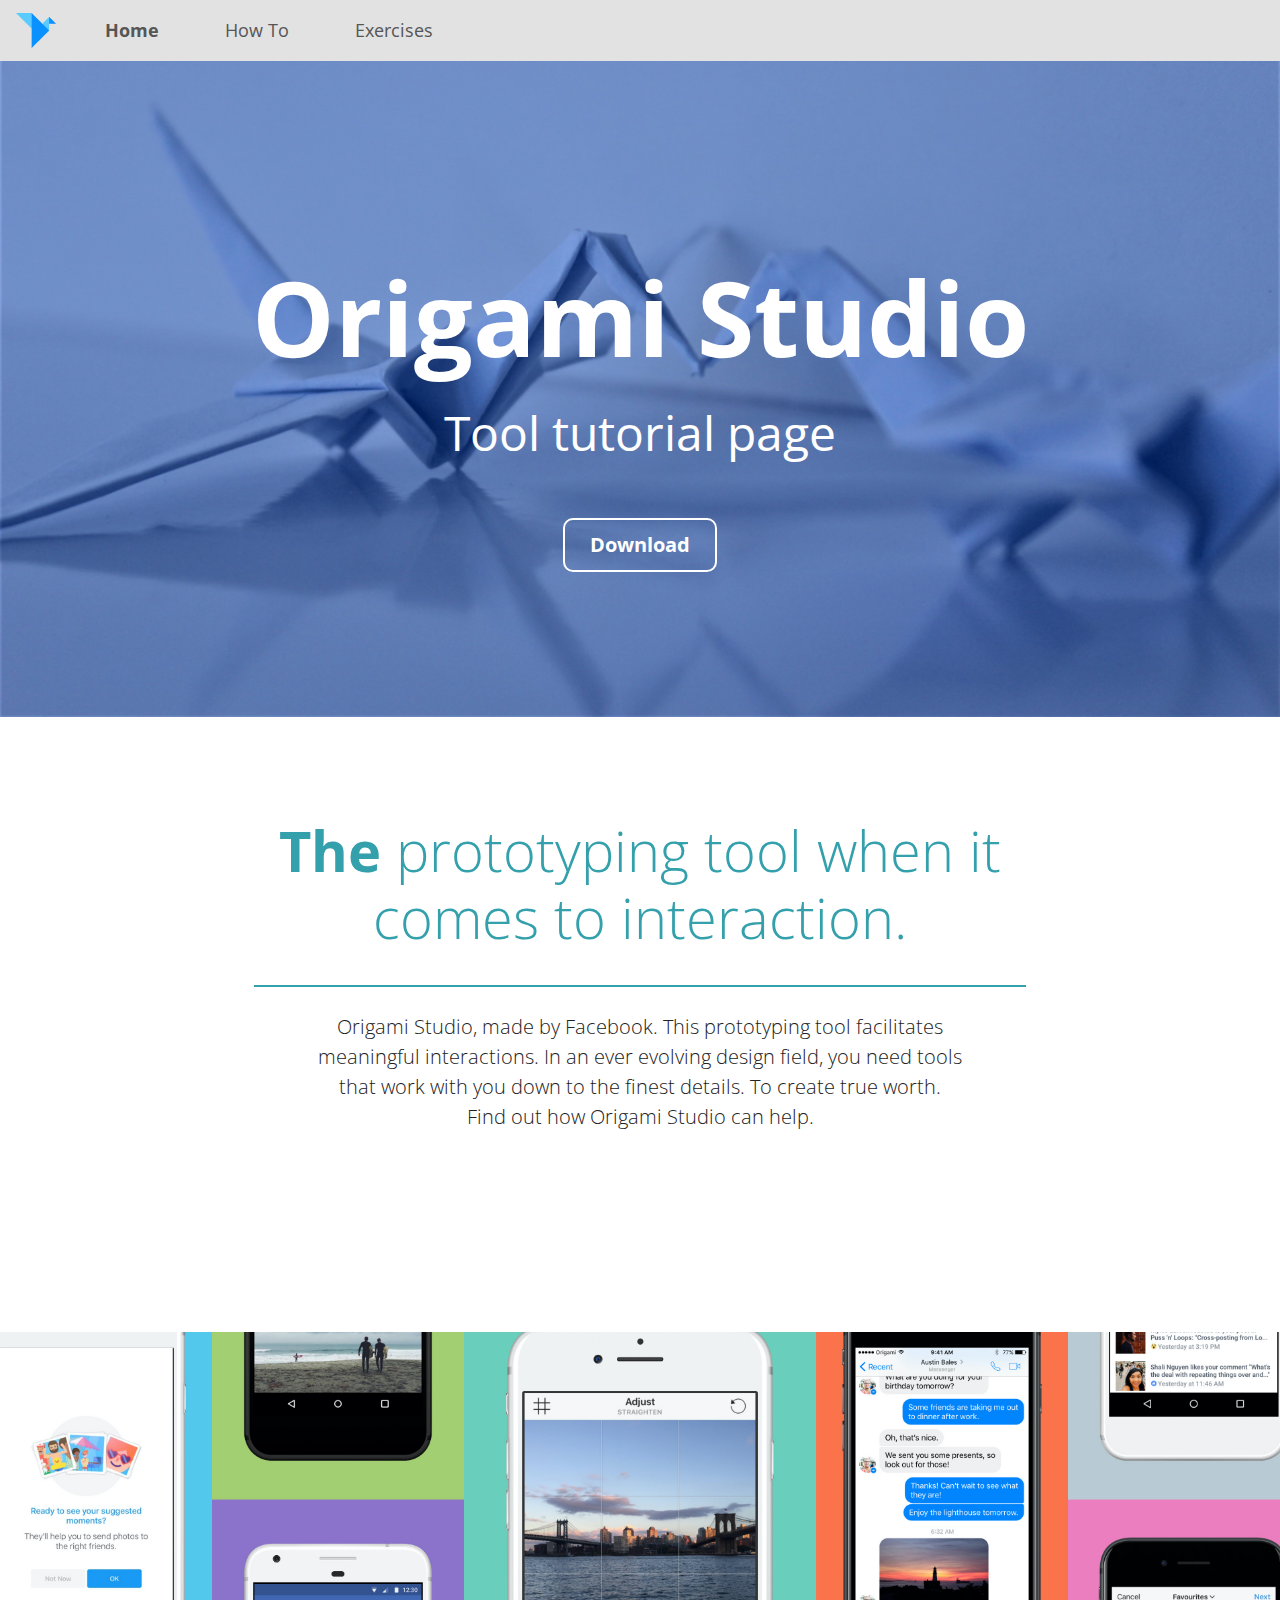
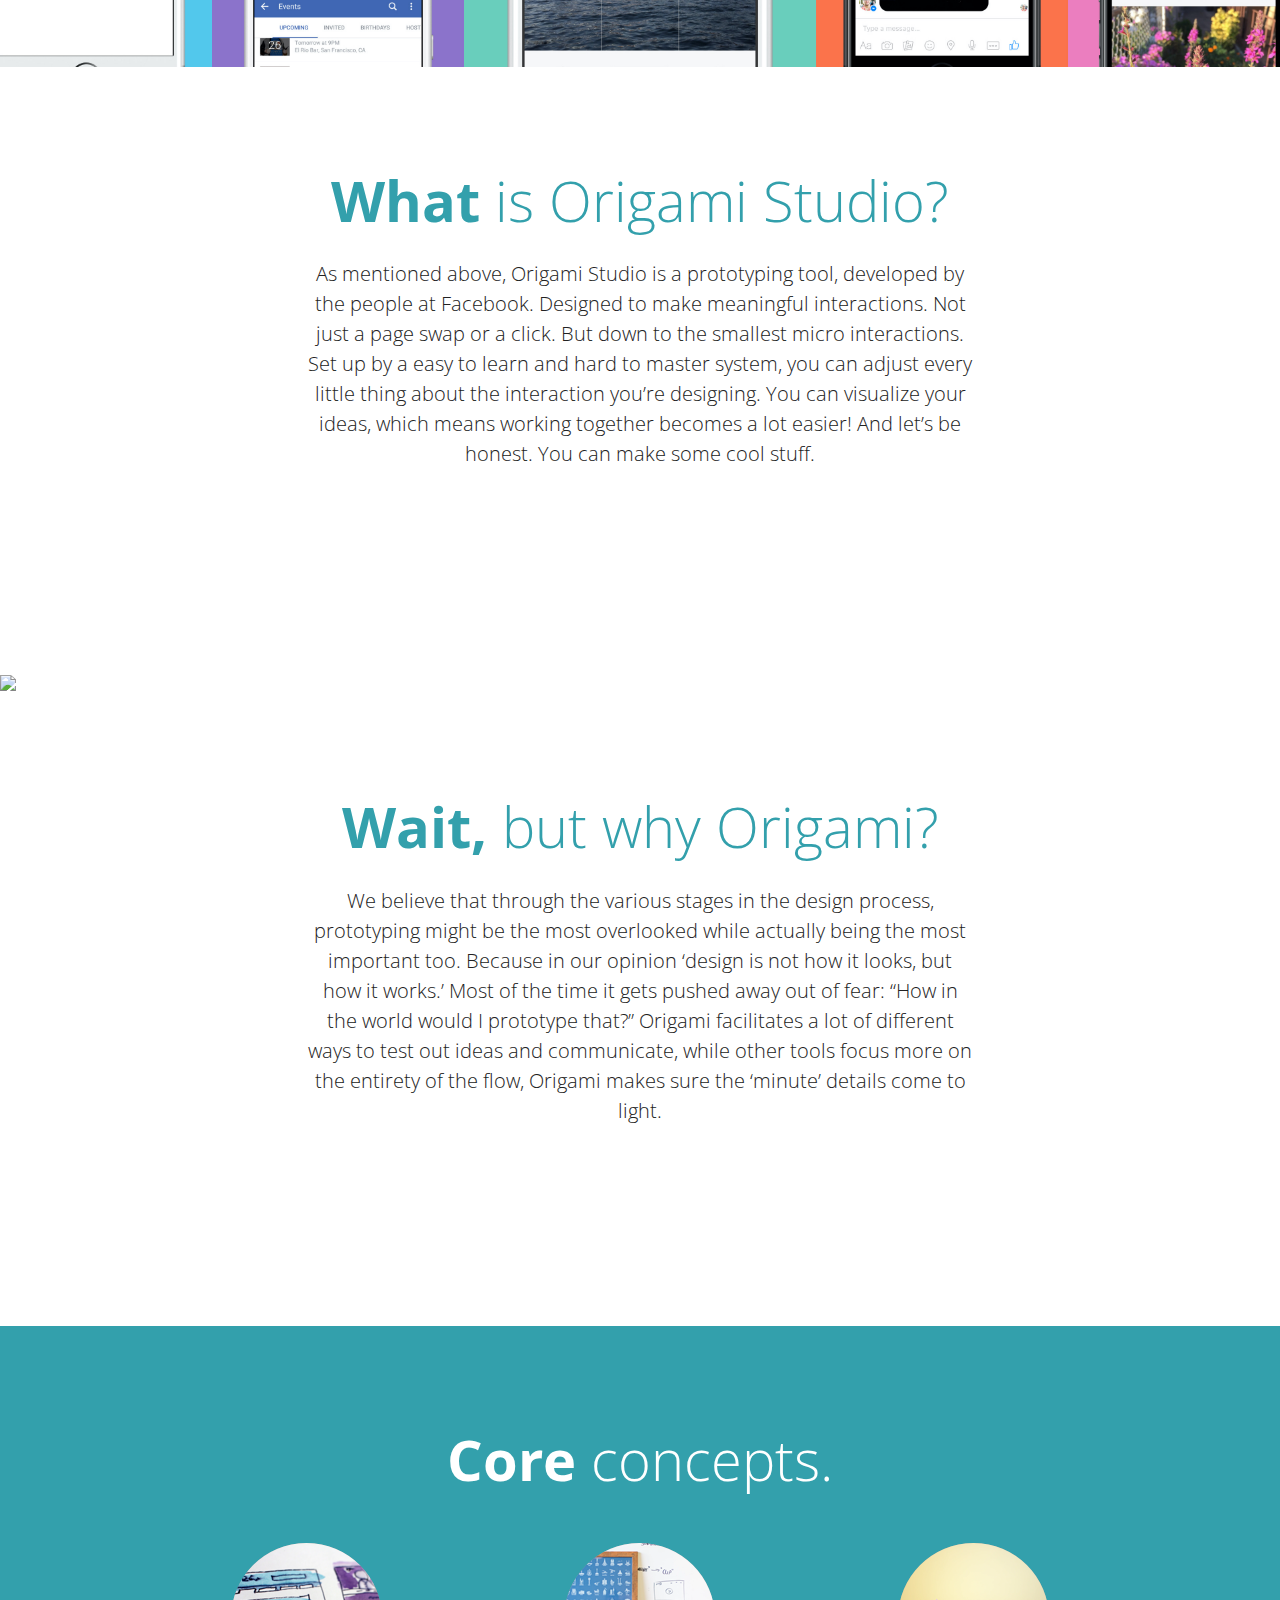
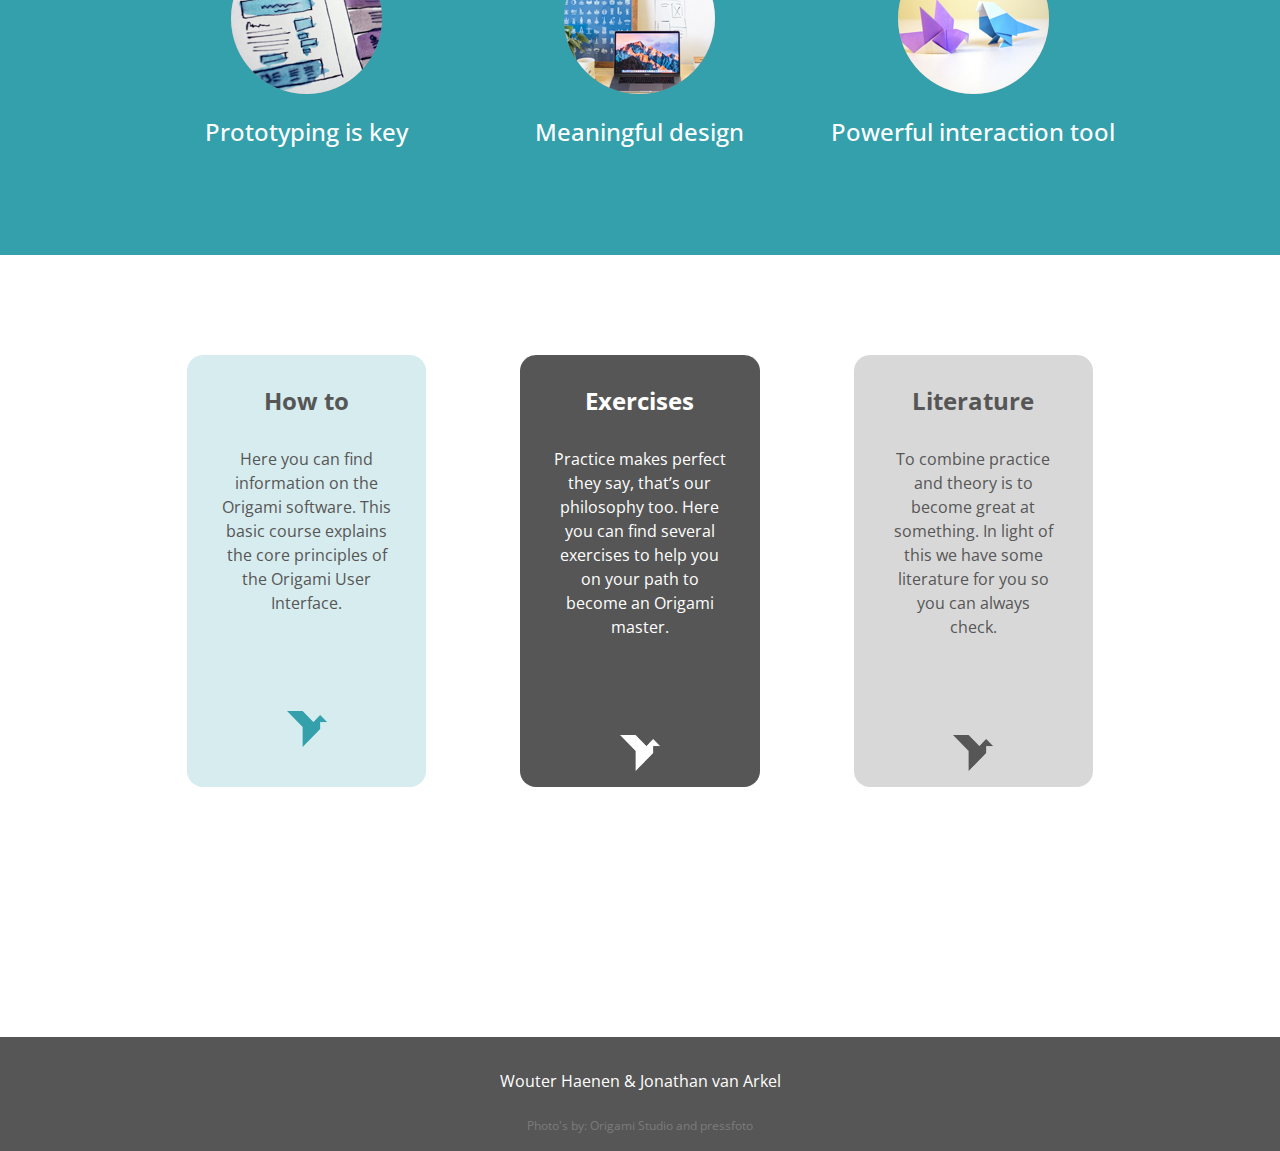
==== commit 870c9393: "Credits Fix" ====
--- a/index.html
+++ b/index.html
@@ -146,7 +146,7 @@
                         </div></a> 
                 </div>
                 <div class="col-xs-12 col-sm-6 col-md-4"> 
-                        <a href="#"><div class="block" style="background-color: #d8d8d8;">  
+                        <a href="https://origami.design/documentation/"><div class="block" style="background-color: #d8d8d8;">  
                             <h4 class="block-kop">Literature</h4>
                             <p class="block-text">To combine practice and theory is to become great at something. In light of this we have some literature for you so you can always<br>check.</p>
                             <img src="img/logo_grijs.png" style="width: 2.5rem;">
@@ -156,13 +156,14 @@
         </div>
 
         <!--- Footer -->
-        <div class="container-fluid padding" style="background-color: #565656; height: 5rem;">
-                <div class="row text-center">
-                    <div class="col-12">
-                        <p style="color: #ffffff; padding-top: 2rem">Wouter Haenen & Jonathan van Arkel</p>
-                    </div>  
-                </div>
-        </div>
+        <div class="container-fluid padding" style="background-color: #565656;">
+            <div class="row text-center">
+                <div class="col-12">
+                    <p style="color: #ffffff; padding-top: 2rem;">Wouter Haenen & Jonathan van Arkel</p>
+                    <p style="color: #7c7c7c; padding-top: .5rem; font-size: 12px;">Photo's by: Origami Studio and pressfoto</p>
+                </div>  
+            </div>
+    </div>
 
 </body>
 
